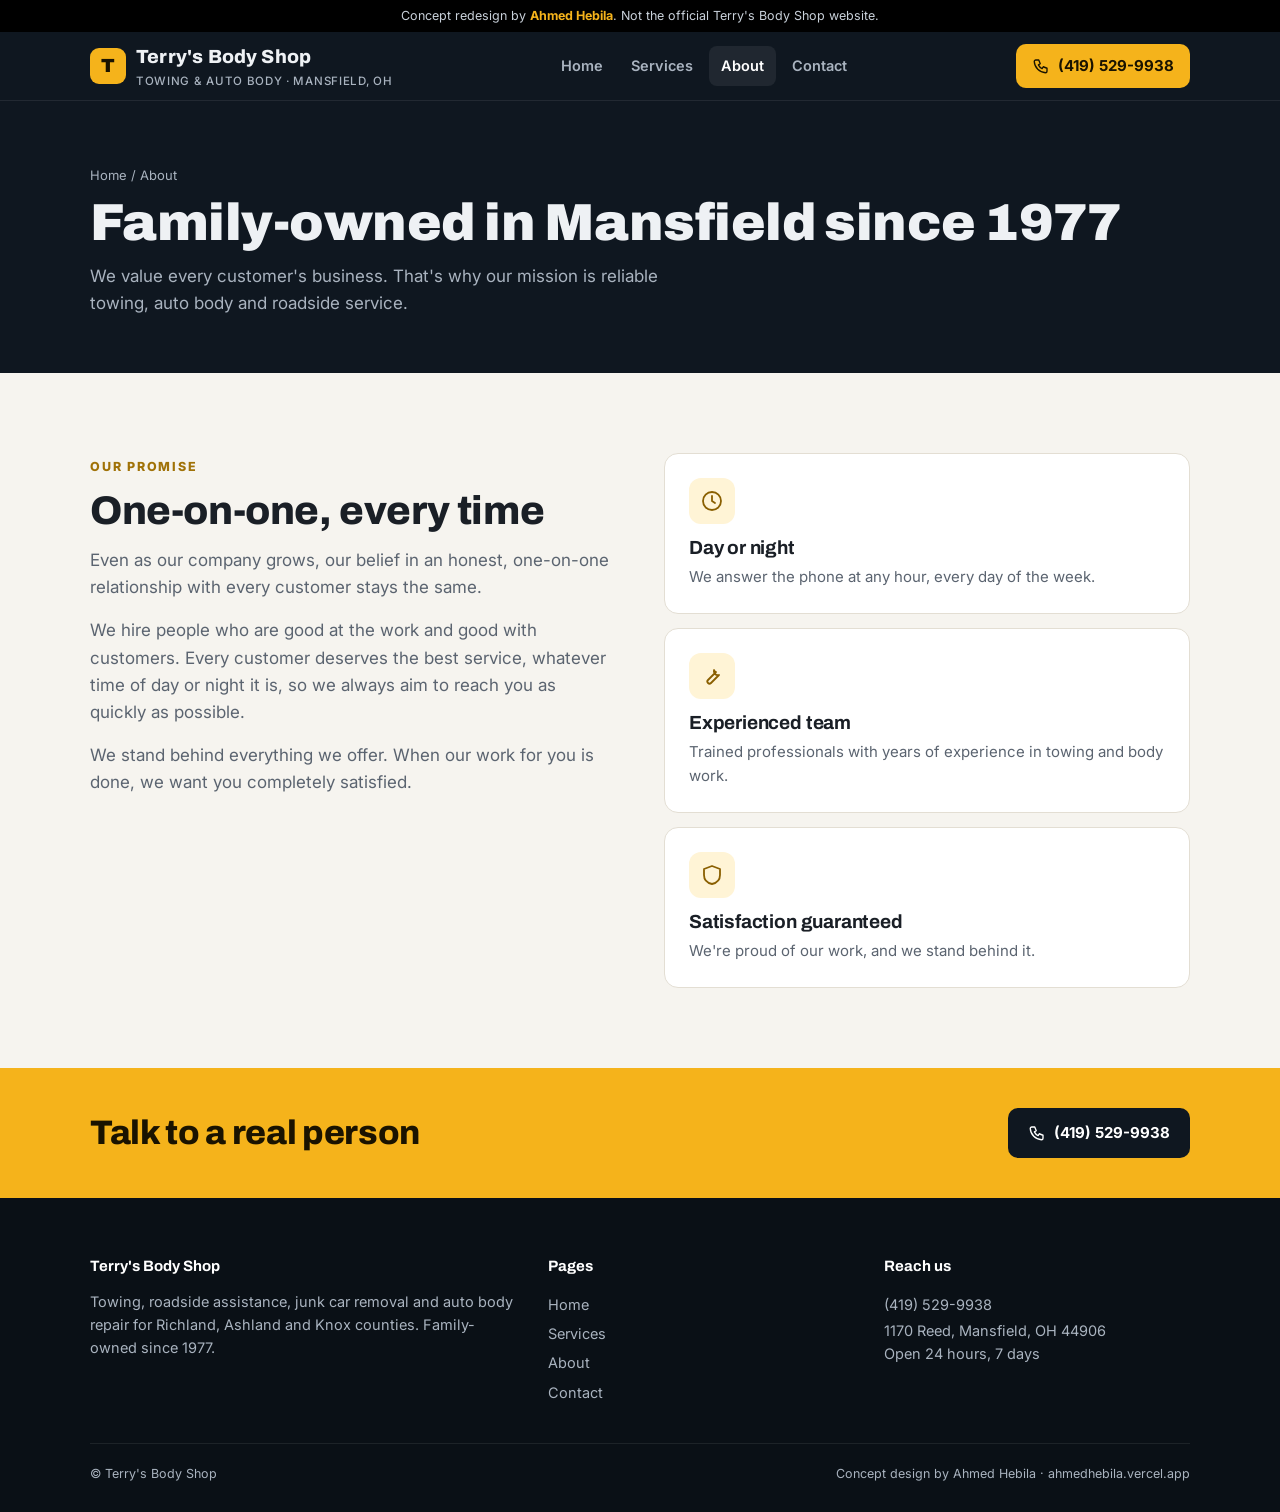
==== about.html @ 671c0fe9 "Terry's Body Shop website redesign concept Co-Authored-By: Claude Opus 5.5 <noreply@anthropic.com>" ====
<!doctype html>
<html lang="en"><head>
<meta charset="utf-8"><meta name="viewport" content="width=device-width,initial-scale=1">
<meta name="robots" content="noindex,nofollow">
<title>About | Terry's Body Shop</title><meta name="description" content="Terry's Body Shop: 24/7 towing, roadside assistance, junk car removal and auto body repair in Mansfield, OH.">
<link rel="preconnect" href="https://fonts.googleapis.com"><link rel="preconnect" href="https://fonts.gstatic.com" crossorigin>
<link href="https://fonts.googleapis.com/css2?family=Archivo:wght@700;800;900&family=Inter:wght@400;500;600;700&display=swap" rel="stylesheet">
<link rel="stylesheet" href="style.css">
</head><body>
<div class="concept">Concept redesign by <b>Ahmed Hebila</b>. Not the official Terry's Body Shop website.</div>
<header class="top"><div class="wrap">
  <a class="brand" href="index.html"><span class="mark">T</span><span>Terry's Body Shop<small>Towing &amp; Auto Body · Mansfield, OH</small></span></a>
  <nav class="main" id="nav"><a href="index.html">Home</a><a href="services.html">Services</a><a href="about.html" aria-current="page">About</a><a href="contact.html">Contact</a></nav>
  <a class="btn btn-accent call" href="tel:+14195299938"><svg viewBox="0 0 24 24" width="18" height="18" fill="none" stroke="currentColor" stroke-width="1.8" stroke-linecap="round" stroke-linejoin="round" aria-hidden="true"><path d="M5 4h4l2 5-2.5 1.5a11 11 0 005 5L15 13l5 2v4a2 2 0 01-2 2A16 16 0 013 6a2 2 0 012-2z"/></svg> (419) 529-9938</a>
  <button class="menu-btn" aria-label="Menu" onclick="document.getElementById('nav').classList.toggle('open')"><svg width="22" height="22" viewBox="0 0 24 24" fill="none" stroke="currentColor" stroke-width="2"><path d="M4 7h16M4 12h16M4 17h16"/></svg></button>
</div></header>
<main>
<div class="page-head"><div class="wrap"><div class="crumb"><a href="index.html">Home</a> / About</div><h1>Family-owned in Mansfield since 1977</h1><p>We value every customer's business. That's why our mission is reliable towing, auto body and roadside service.</p></div></div>
<section><div class="wrap grid g2" style="gap:48px;align-items:start">
  <div>
    <span class="eyebrow">Our promise</span><h2>One-on-one, every time</h2>
    <p class="sub" style="margin-bottom:16px">Even as our company grows, our belief in an honest, one-on-one relationship with every customer stays the same.</p>
    <p class="sub" style="margin-bottom:16px">We hire people who are good at the work and good with customers. Every customer deserves the best service, whatever time of day or night it is, so we always aim to reach you as quickly as possible.</p>
    <p class="sub">We stand behind everything we offer. When our work for you is done, we want you completely satisfied.</p>
  </div>
  <div class="grid" style="gap:14px">
    <div class="card"><div class="ico"><svg viewBox="0 0 24 24" width="24" height="24" fill="none" stroke="currentColor" stroke-width="1.8" stroke-linecap="round" stroke-linejoin="round" aria-hidden="true"><circle cx="12" cy="12" r="9"/><path d="M12 7v5l3 2"/></svg></div><h3>Day or night</h3><p>We answer the phone at any hour, every day of the week.</p></div>
    <div class="card"><div class="ico"><svg viewBox="0 0 24 24" width="24" height="24" fill="none" stroke="currentColor" stroke-width="1.8" stroke-linecap="round" stroke-linejoin="round" aria-hidden="true"><path d="M14 6a4 4 0 005 5l-8 8a2 2 0 01-3-3l8-8a4 4 0 01-2-2z"/></svg></div><h3>Experienced team</h3><p>Trained professionals with years of experience in towing and body work.</p></div>
    <div class="card"><div class="ico"><svg viewBox="0 0 24 24" width="24" height="24" fill="none" stroke="currentColor" stroke-width="1.8" stroke-linecap="round" stroke-linejoin="round" aria-hidden="true"><path d="M12 3l8 3v6c0 5-3.5 8-8 9-4.5-1-8-4-8-9V6l8-3z"/></svg></div><h3>Satisfaction guaranteed</h3><p>We're proud of our work, and we stand behind it.</p></div>
  </div>
</div></section>
<div class="band"><div class="wrap"><h2>Talk to a real person</h2><a class="btn" href="tel:+14195299938"><svg viewBox="0 0 24 24" width="18" height="18" fill="none" stroke="currentColor" stroke-width="1.8" stroke-linecap="round" stroke-linejoin="round" aria-hidden="true"><path d="M5 4h4l2 5-2.5 1.5a11 11 0 005 5L15 13l5 2v4a2 2 0 01-2 2A16 16 0 013 6a2 2 0 012-2z"/></svg> (419) 529-9938</a></div></div>
</main>
<footer><div class="wrap">
  <div class="cols">
    <div><h4>Terry's Body Shop</h4><p>Towing, roadside assistance, junk car removal and auto body repair for Richland, Ashland and Knox counties. Family-owned since 1977.</p></div>
    <div><h4>Pages</h4><a href="index.html">Home</a><a href="services.html">Services</a><a href="about.html">About</a><a href="contact.html">Contact</a></div>
    <div><h4>Reach us</h4><a href="tel:+14195299938">(419) 529-9938</a><span>1170 Reed, Mansfield, OH 44906</span><br><span>Open 24 hours, 7 days</span></div>
  </div>
  <div class="legal"><span>© Terry's Body Shop</span><span>Concept design by Ahmed Hebila · ahmedhebila.vercel.app</span></div>
</div></footer>
<div class="callbar"><a class="btn btn-accent" href="tel:+14195299938"><svg viewBox="0 0 24 24" width="18" height="18" fill="none" stroke="currentColor" stroke-width="1.8" stroke-linecap="round" stroke-linejoin="round" aria-hidden="true"><path d="M5 4h4l2 5-2.5 1.5a11 11 0 005 5L15 13l5 2v4a2 2 0 01-2 2A16 16 0 013 6a2 2 0 012-2z"/></svg> Call now</a><a class="btn btn-ghost" style="background:var(--ink)" href="contact.html">Get directions</a></div>
</body></html>
---- style.css ----
:root{
  --ink:#0f1720; --ink-2:#1b2632; --ink-3:#263443;
  --paper:#f6f4ef; --card:#ffffff; --line:#e3ded3;
  --text:#1a1f26; --muted:#5b6470; --on-dark:#eef1f4; --on-dark-muted:#a9b3bf;
  --accent:#f5b31b; --accent-2:#ffcb4a; --accent-ink:#1a1300;
  --red:#d23c2a;
  --radius:14px; --max:1140px;
}
*{box-sizing:border-box;margin:0;padding:0}
html{scroll-behavior:smooth}
body{font-family:"Inter",system-ui,sans-serif;color:var(--text);background:var(--paper);line-height:1.6;-webkit-font-smoothing:antialiased}
img,svg{display:block;max-width:100%}
a{color:inherit}
.wrap{max-width:var(--max);margin:0 auto;padding:0 20px}
h1,h2,h3{font-family:"Archivo",system-ui,sans-serif;line-height:1.1;letter-spacing:-.01em}

/* concept ribbon */
.concept{background:#000;color:#c9d1da;font-size:12.5px;text-align:center;padding:6px 12px}
.concept b{color:var(--accent)}

/* header */
.top{background:var(--ink);color:var(--on-dark);position:sticky;top:0;z-index:50;border-bottom:1px solid #ffffff14}
.top .wrap{display:flex;align-items:center;justify-content:space-between;height:68px;gap:16px}
.brand{display:flex;align-items:center;gap:10px;text-decoration:none;font-family:"Archivo";font-weight:800;font-size:19px;letter-spacing:.01em}
.brand .mark{width:36px;height:36px;border-radius:9px;background:var(--accent);display:grid;place-items:center;color:var(--accent-ink);font-weight:900}
.brand small{display:block;font-family:"Inter";font-weight:500;font-size:11.5px;color:var(--on-dark-muted);letter-spacing:.06em;text-transform:uppercase}
nav.main{display:flex;gap:4px}
nav.main a{text-decoration:none;color:var(--on-dark-muted);font-weight:600;font-size:14.5px;padding:8px 12px;border-radius:8px}
nav.main a:hover,nav.main a[aria-current]{color:#fff;background:#ffffff12}
.btn{display:inline-flex;align-items:center;gap:8px;text-decoration:none;font-weight:700;border-radius:10px;padding:13px 20px;font-size:15px;border:0;cursor:pointer;font-family:inherit}
.btn-accent{background:var(--accent);color:var(--accent-ink)}
.btn-accent:hover{background:var(--accent-2)}
.btn-ghost{background:#ffffff14;color:#fff;border:1px solid #ffffff2a}
.btn-ghost:hover{background:#ffffff22}
.top .call{padding:10px 16px}
.menu-btn{display:none}

/* hero */
.hero{background:radial-gradient(1200px 500px at 80% -10%,#2b3d52 0%,transparent 60%),var(--ink);color:var(--on-dark);overflow:hidden}
.hero .wrap{display:grid;grid-template-columns:1.1fr .9fr;gap:40px;align-items:center;padding-top:72px;padding-bottom:80px}
.pill{display:inline-flex;align-items:center;gap:8px;background:#ffffff10;border:1px solid #ffffff22;padding:6px 12px;border-radius:99px;font-size:13px;font-weight:600;color:#dfe5eb}
.dot{width:8px;height:8px;border-radius:50%;background:#3ddc84;box-shadow:0 0 0 4px #3ddc8433;animation:pulse 2s infinite}
@keyframes pulse{50%{box-shadow:0 0 0 8px #3ddc8411}}
.hero h1{font-size:clamp(36px,5.2vw,62px);font-weight:900;margin:18px 0 16px}
.hero h1 em{font-style:normal;color:var(--accent)}
.hero p.lead{font-size:18px;color:var(--on-dark-muted);max-width:540px}
.hero .ctas{display:flex;gap:12px;flex-wrap:wrap;margin-top:28px}
.hero .facts{display:flex;gap:28px;margin-top:36px;flex-wrap:wrap}
.hero .facts div{font-size:13px;color:var(--on-dark-muted)}
.hero .facts b{display:block;color:#fff;font-size:20px;font-family:"Archivo"}
.truck{background:linear-gradient(180deg,#22313f,#16212c);border:1px solid #ffffff14;border-radius:22px;padding:28px;position:relative}
.truck .tag{position:absolute;top:18px;right:18px;background:var(--red);color:#fff;font-weight:800;font-size:12px;padding:5px 10px;border-radius:6px;letter-spacing:.05em}

/* sections */
section{padding:80px 0}
.eyebrow{font-size:12.5px;font-weight:800;letter-spacing:.14em;text-transform:uppercase;color:#a07208}
h2{font-size:clamp(28px,3.4vw,40px);font-weight:800;margin:10px 0 14px}
.sub{color:var(--muted);max-width:640px;font-size:17px}
.grid{display:grid;gap:18px}
.g3{grid-template-columns:repeat(3,1fr)}
.g4{grid-template-columns:repeat(4,1fr)}
.g2{grid-template-columns:1fr 1fr}
.card{background:var(--card);border:1px solid var(--line);border-radius:var(--radius);padding:24px}
.card h3{font-size:19px;margin:14px 0 6px}
.card p{color:var(--muted);font-size:15px}
.ico{width:46px;height:46px;border-radius:12px;background:#fff4d6;display:grid;place-items:center;color:#8a5f00}
.ico svg{width:24px;height:24px}
.card.link{text-decoration:none;transition:transform .15s,box-shadow .15s}
.card.link:hover{transform:translateY(-3px);box-shadow:0 12px 30px #0f172014}

.steps{counter-reset:s}
.step{position:relative;padding-left:58px}
.step:before{counter-increment:s;content:counter(s);position:absolute;left:0;top:0;width:40px;height:40px;border-radius:50%;background:var(--ink);color:var(--accent);display:grid;place-items:center;font-weight:800;font-family:"Archivo"}
.step h3{font-size:18px;margin-bottom:4px}
.step p{color:var(--muted);font-size:15px}

.band{background:var(--accent);color:var(--accent-ink)}
.band .wrap{display:flex;align-items:center;justify-content:space-between;gap:20px;padding-top:40px;padding-bottom:40px;flex-wrap:wrap}
.band h2{margin:0;font-size:clamp(24px,3vw,34px)}
.band .btn{background:var(--ink);color:#fff}

.dark{background:var(--ink);color:var(--on-dark)}
.dark .sub{color:var(--on-dark-muted)}
.dark .card{background:var(--ink-2);border-color:#ffffff14}
.dark .card p{color:var(--on-dark-muted)}
.dark .eyebrow{color:var(--accent)}

.page-head{background:var(--ink);color:var(--on-dark);padding:64px 0 56px}
.page-head h1{font-size:clamp(34px,4.6vw,52px);font-weight:900;margin-top:8px}
.page-head p{color:var(--on-dark-muted);max-width:620px;margin-top:12px;font-size:17px}
.crumb{font-size:13px;color:var(--on-dark-muted)}
.crumb a{text-decoration:none}

.chips{display:flex;flex-wrap:wrap;gap:10px}
.chip{background:var(--card);border:1px solid var(--line);border-radius:99px;padding:9px 16px;font-weight:600;font-size:14.5px}

.hours{width:100%;border-collapse:collapse;font-size:15px}
.hours td{padding:10px 0;border-bottom:1px solid var(--line)}
.hours td:last-child{text-align:right;font-weight:700;color:#1f7a45}

form .row{display:grid;grid-template-columns:1fr 1fr;gap:14px}
label{display:block;font-size:13.5px;font-weight:700;margin:14px 0 6px}
input,textarea,select{width:100%;padding:12px 14px;border-radius:10px;border:1px solid var(--line);background:#fff;font:inherit;font-size:15px}
input:focus,textarea:focus,select:focus{outline:3px solid #f5b31b55;border-color:var(--accent)}
textarea{min-height:120px;resize:vertical}
.note{font-size:13px;color:var(--muted);margin-top:10px}

.map{border-radius:var(--radius);overflow:hidden;border:1px solid var(--line);min-height:300px;background:#dfe3e6}
.map iframe{width:100%;height:100%;min-height:300px;border:0}

footer{background:#0a1016;color:var(--on-dark-muted);padding:56px 0 28px;font-size:14.5px}
footer .cols{display:grid;grid-template-columns:1.4fr 1fr 1fr;gap:30px}
footer h4{color:#fff;font-family:"Archivo";margin-bottom:12px;font-size:15px}
footer a{text-decoration:none;display:block;padding:3px 0}
footer a:hover{color:#fff}
footer .legal{border-top:1px solid #ffffff14;margin-top:36px;padding-top:20px;font-size:12.5px;display:flex;justify-content:space-between;gap:12px;flex-wrap:wrap}

/* mobile call bar */
.callbar{display:none}

@media (max-width:900px){
  .hero .wrap{grid-template-columns:1fr;padding-top:48px;padding-bottom:56px}
  .g3,.g4{grid-template-columns:1fr 1fr}
  .g2{grid-template-columns:1fr}
  footer .cols{grid-template-columns:1fr}
  nav.main{display:none;position:absolute;top:68px;left:0;right:0;background:var(--ink);flex-direction:column;padding:10px 16px 16px;border-bottom:1px solid #ffffff14}
  nav.main.open{display:flex}
  .menu-btn{display:grid;place-items:center;width:42px;height:42px;border-radius:10px;background:#ffffff12;border:0;color:#fff;cursor:pointer}
  .top .call{display:none}
  .callbar{display:flex;position:fixed;left:12px;right:12px;bottom:12px;z-index:60;gap:10px}
  .callbar a{flex:1;justify-content:center;box-shadow:0 10px 30px #0006}
  body{padding-bottom:76px}
  section{padding:56px 0}
}
@media (max-width:560px){
  .g3,.g4{grid-template-columns:1fr}
  form .row{grid-template-columns:1fr}
  .truck{padding:18px}
}
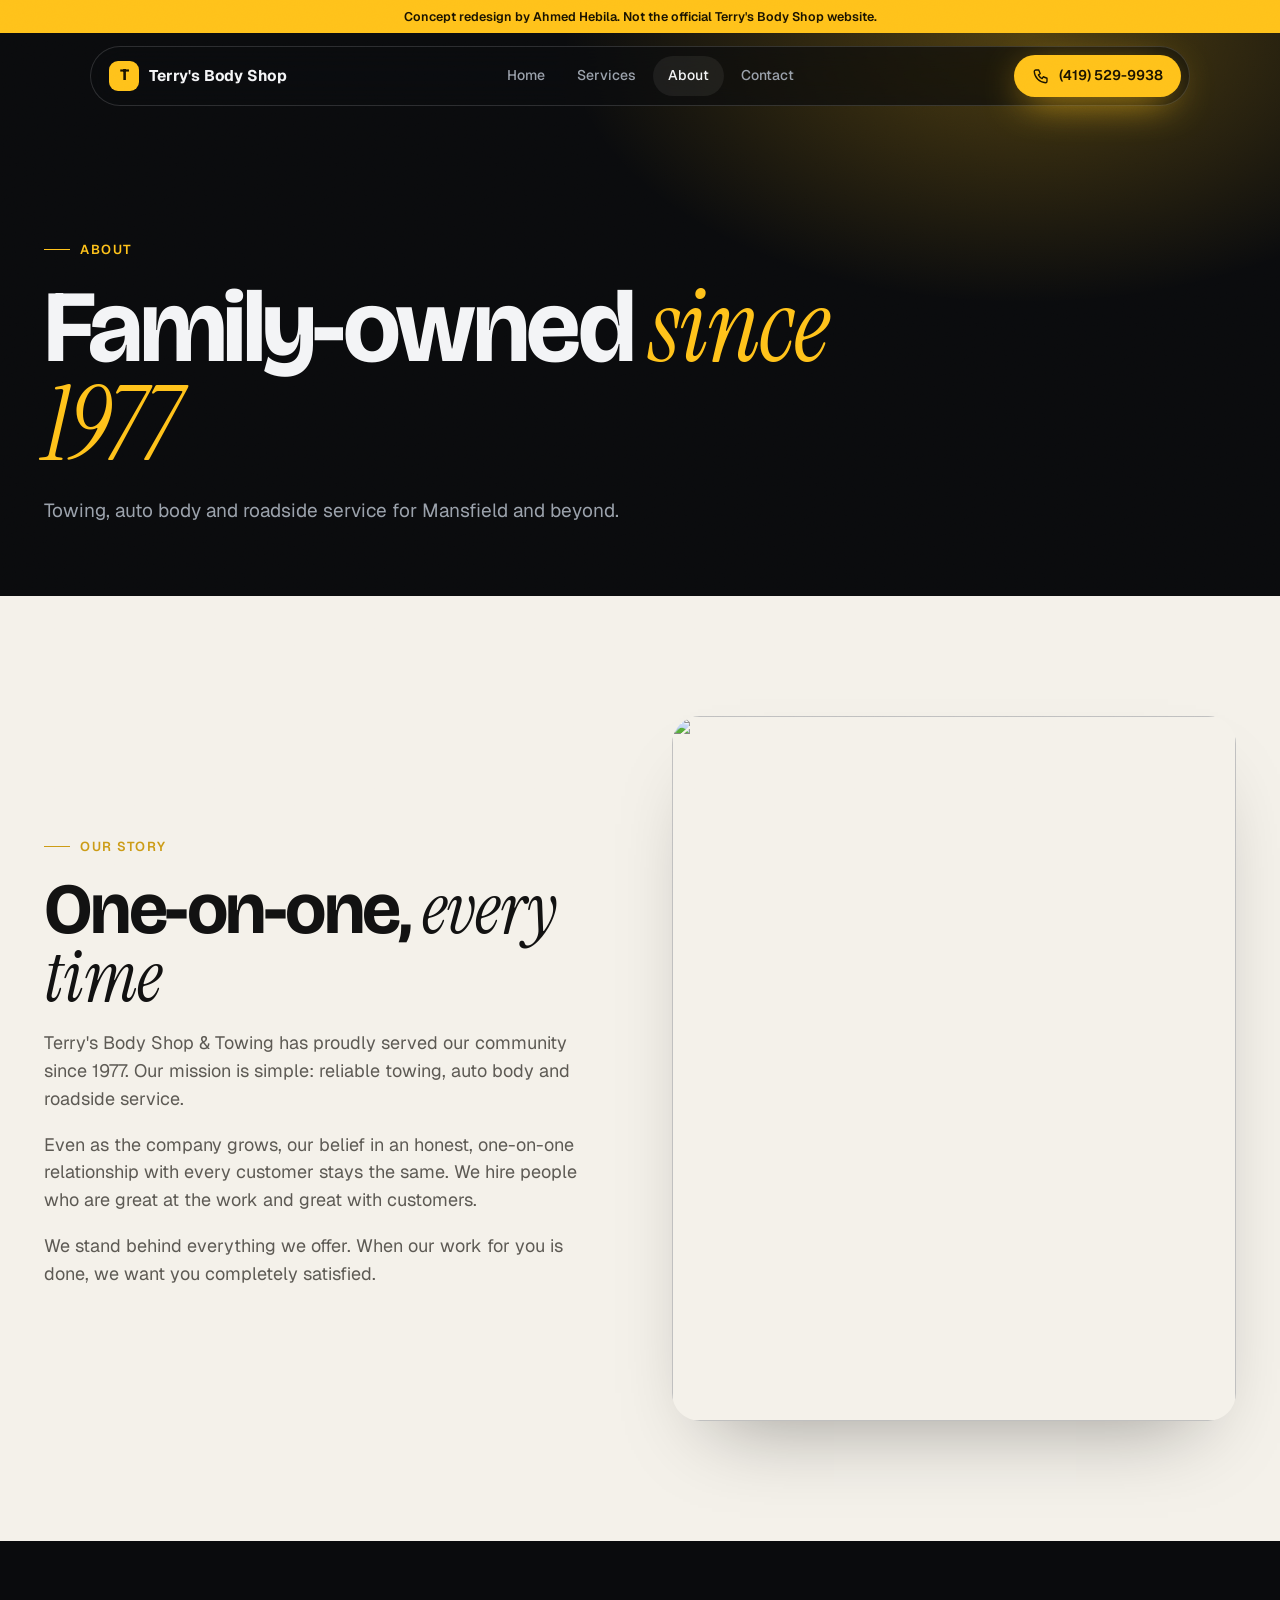
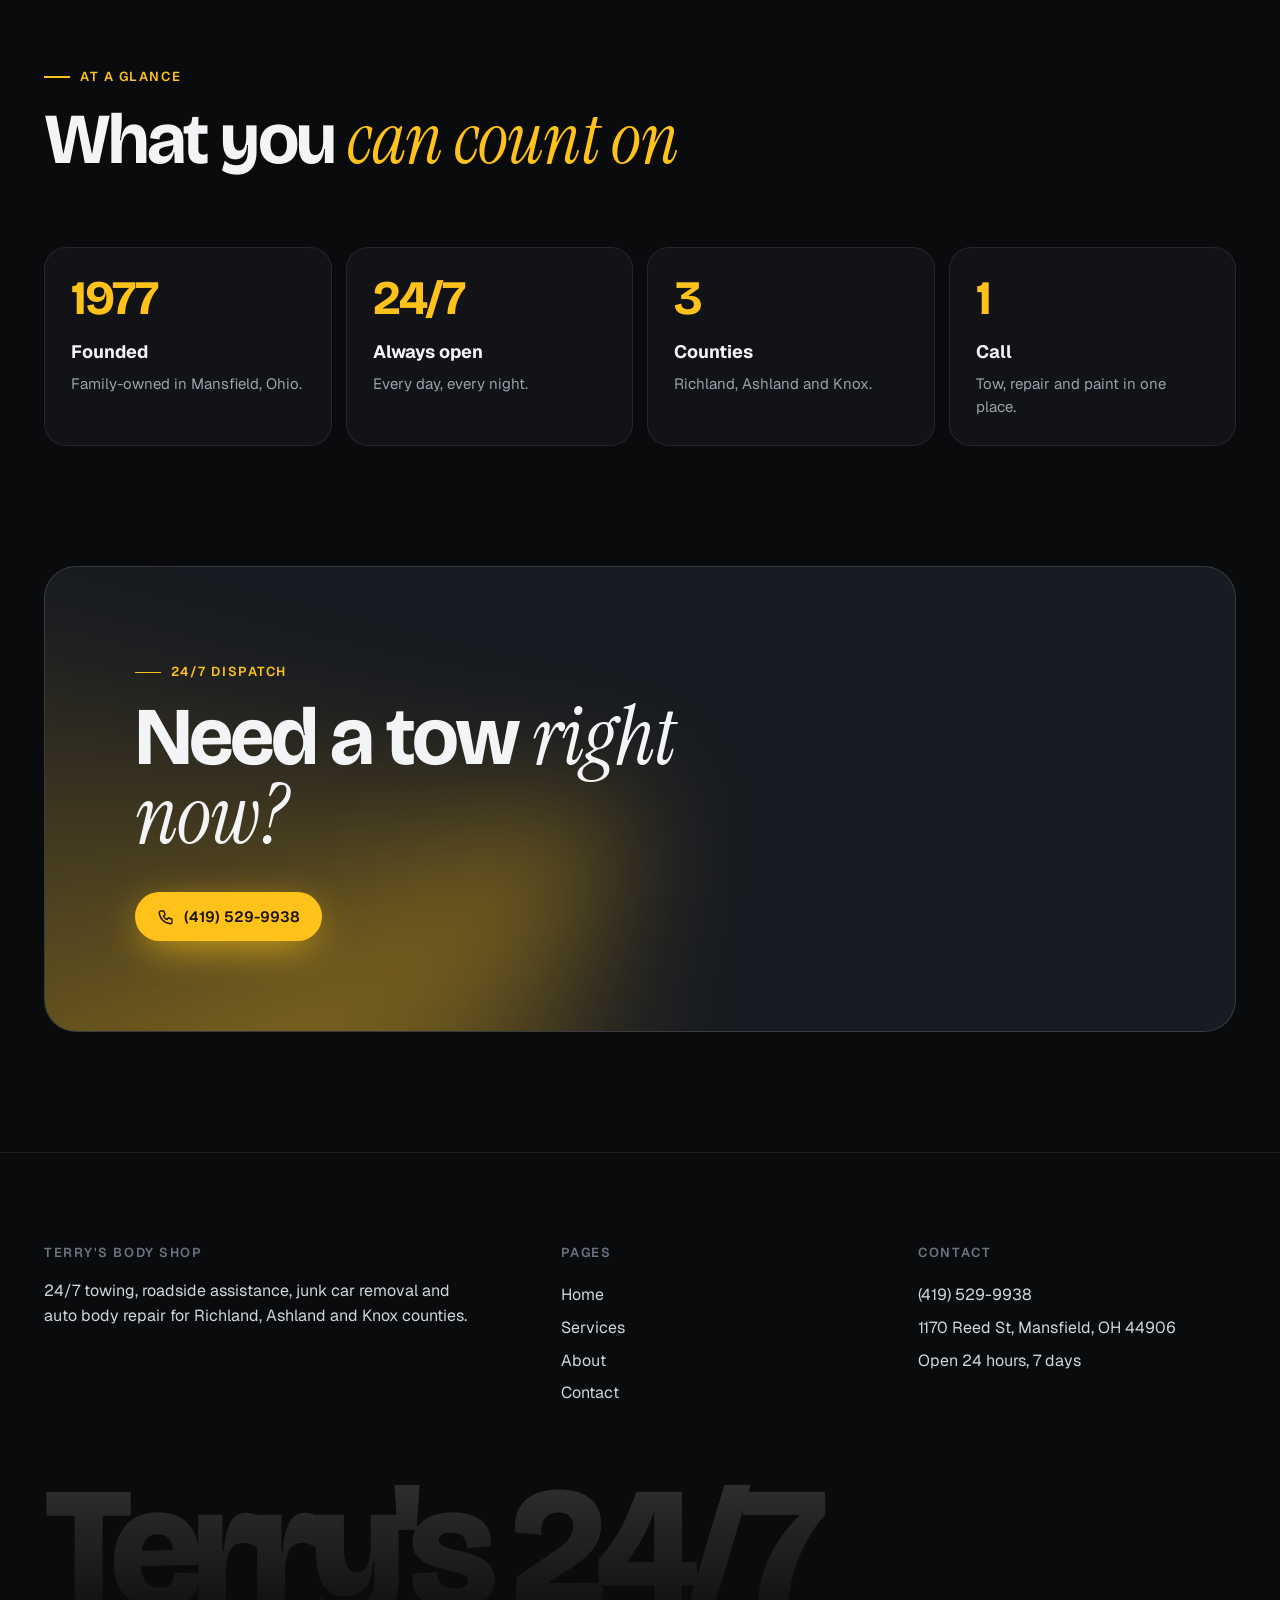
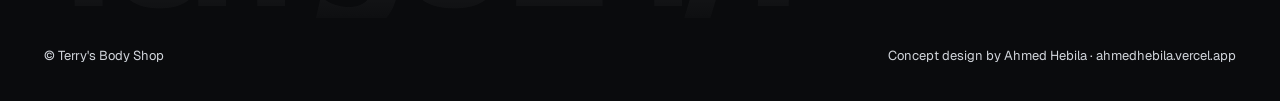
==== commit 78970c52: "New 2026 design Co-Authored-By: Claude Opus 5.5 <noreply@anthropic.com>" ====
--- a/about.html
+++ b/about.html
@@ -1,43 +1,18 @@
-<!doctype html>
-<html lang="en"><head>
-<meta charset="utf-8"><meta name="viewport" content="width=device-width,initial-scale=1">
-<meta name="robots" content="noindex,nofollow">
-<title>About | Terry's Body Shop</title><meta name="description" content="Terry's Body Shop: 24/7 towing, roadside assistance, junk car removal and auto body repair in Mansfield, OH.">
+<!doctype html><html lang="en"><head><meta charset="utf-8"><meta name="viewport" content="width=device-width,initial-scale=1,viewport-fit=cover">
+<meta name="robots" content="noindex,nofollow"><title>About | Terry&#x27;s Body Shop</title><meta name="description" content="Terry&#x27;s Body Shop &amp; Towing: family-owned 24/7 towing, roadside assistance and auto body repair in Mansfield, Ohio since 1977.">
+<meta name="theme-color" content="#0a0b0d">
 <link rel="preconnect" href="https://fonts.googleapis.com"><link rel="preconnect" href="https://fonts.gstatic.com" crossorigin>
-<link href="https://fonts.googleapis.com/css2?family=Archivo:wght@700;800;900&family=Inter:wght@400;500;600;700&display=swap" rel="stylesheet">
-<link rel="stylesheet" href="style.css">
-</head><body>
-<div class="concept">Concept redesign by <b>Ahmed Hebila</b>. Not the official Terry's Body Shop website.</div>
-<header class="top"><div class="wrap">
-  <a class="brand" href="index.html"><span class="mark">T</span><span>Terry's Body Shop<small>Towing &amp; Auto Body · Mansfield, OH</small></span></a>
-  <nav class="main" id="nav"><a href="index.html">Home</a><a href="services.html">Services</a><a href="about.html" aria-current="page">About</a><a href="contact.html">Contact</a></nav>
-  <a class="btn btn-accent call" href="tel:+14195299938"><svg viewBox="0 0 24 24" width="18" height="18" fill="none" stroke="currentColor" stroke-width="1.8" stroke-linecap="round" stroke-linejoin="round" aria-hidden="true"><path d="M5 4h4l2 5-2.5 1.5a11 11 0 005 5L15 13l5 2v4a2 2 0 01-2 2A16 16 0 013 6a2 2 0 012-2z"/></svg> (419) 529-9938</a>
-  <button class="menu-btn" aria-label="Menu" onclick="document.getElementById('nav').classList.toggle('open')"><svg width="22" height="22" viewBox="0 0 24 24" fill="none" stroke="currentColor" stroke-width="2"><path d="M4 7h16M4 12h16M4 17h16"/></svg></button>
-</div></header>
-<main>
-<div class="page-head"><div class="wrap"><div class="crumb"><a href="index.html">Home</a> / About</div><h1>Family-owned in Mansfield since 1977</h1><p>We value every customer's business. That's why our mission is reliable towing, auto body and roadside service.</p></div></div>
-<section><div class="wrap grid g2" style="gap:48px;align-items:start">
-  <div>
-    <span class="eyebrow">Our promise</span><h2>One-on-one, every time</h2>
-    <p class="sub" style="margin-bottom:16px">Even as our company grows, our belief in an honest, one-on-one relationship with every customer stays the same.</p>
-    <p class="sub" style="margin-bottom:16px">We hire people who are good at the work and good with customers. Every customer deserves the best service, whatever time of day or night it is, so we always aim to reach you as quickly as possible.</p>
-    <p class="sub">We stand behind everything we offer. When our work for you is done, we want you completely satisfied.</p>
-  </div>
-  <div class="grid" style="gap:14px">
-    <div class="card"><div class="ico"><svg viewBox="0 0 24 24" width="24" height="24" fill="none" stroke="currentColor" stroke-width="1.8" stroke-linecap="round" stroke-linejoin="round" aria-hidden="true"><circle cx="12" cy="12" r="9"/><path d="M12 7v5l3 2"/></svg></div><h3>Day or night</h3><p>We answer the phone at any hour, every day of the week.</p></div>
-    <div class="card"><div class="ico"><svg viewBox="0 0 24 24" width="24" height="24" fill="none" stroke="currentColor" stroke-width="1.8" stroke-linecap="round" stroke-linejoin="round" aria-hidden="true"><path d="M14 6a4 4 0 005 5l-8 8a2 2 0 01-3-3l8-8a4 4 0 01-2-2z"/></svg></div><h3>Experienced team</h3><p>Trained professionals with years of experience in towing and body work.</p></div>
-    <div class="card"><div class="ico"><svg viewBox="0 0 24 24" width="24" height="24" fill="none" stroke="currentColor" stroke-width="1.8" stroke-linecap="round" stroke-linejoin="round" aria-hidden="true"><path d="M12 3l8 3v6c0 5-3.5 8-8 9-4.5-1-8-4-8-9V6l8-3z"/></svg></div><h3>Satisfaction guaranteed</h3><p>We're proud of our work, and we stand behind it.</p></div>
-  </div>
-</div></section>
-<div class="band"><div class="wrap"><h2>Talk to a real person</h2><a class="btn" href="tel:+14195299938"><svg viewBox="0 0 24 24" width="18" height="18" fill="none" stroke="currentColor" stroke-width="1.8" stroke-linecap="round" stroke-linejoin="round" aria-hidden="true"><path d="M5 4h4l2 5-2.5 1.5a11 11 0 005 5L15 13l5 2v4a2 2 0 01-2 2A16 16 0 013 6a2 2 0 012-2z"/></svg> (419) 529-9938</a></div></div>
-</main>
-<footer><div class="wrap">
-  <div class="cols">
-    <div><h4>Terry's Body Shop</h4><p>Towing, roadside assistance, junk car removal and auto body repair for Richland, Ashland and Knox counties. Family-owned since 1977.</p></div>
-    <div><h4>Pages</h4><a href="index.html">Home</a><a href="services.html">Services</a><a href="about.html">About</a><a href="contact.html">Contact</a></div>
-    <div><h4>Reach us</h4><a href="tel:+14195299938">(419) 529-9938</a><span>1170 Reed, Mansfield, OH 44906</span><br><span>Open 24 hours, 7 days</span></div>
-  </div>
-  <div class="legal"><span>© Terry's Body Shop</span><span>Concept design by Ahmed Hebila · ahmedhebila.vercel.app</span></div>
-</div></footer>
-<div class="callbar"><a class="btn btn-accent" href="tel:+14195299938"><svg viewBox="0 0 24 24" width="18" height="18" fill="none" stroke="currentColor" stroke-width="1.8" stroke-linecap="round" stroke-linejoin="round" aria-hidden="true"><path d="M5 4h4l2 5-2.5 1.5a11 11 0 005 5L15 13l5 2v4a2 2 0 01-2 2A16 16 0 013 6a2 2 0 012-2z"/></svg> Call now</a><a class="btn btn-ghost" style="background:var(--ink)" href="contact.html">Get directions</a></div>
-</body></html>+<link href="https://fonts.googleapis.com/css2?family=Bricolage+Grotesque:opsz,wght@12..96,600;12..96,700;12..96,800&family=Geist:wght@400;500;600;700&family=Instrument+Serif:ital@1&display=swap" rel="stylesheet">
+<link rel="stylesheet" href="style.css"></head><body>
+<div class="concept">Concept redesign by Ahmed Hebila. Not the official Terry&#x27;s Body Shop website.</div>
+<header class="nav"><a class="brand" href="index.html"><i>T</i>Terry&#x27;s Body Shop</a><nav class="links"><a href="index.html">Home</a><a href="services.html">Services</a><a href="about.html" aria-current=page>About</a><a href="contact.html">Contact</a></nav>
+<a class="btn btn-acc" href="tel:+14195299938"><svg viewBox="0 0 24 24" fill="none" stroke="currentColor" stroke-width="1.8" stroke-linecap="round" stroke-linejoin="round" aria-hidden="true"><path d="M5 4h4l2 5-2.5 1.5a11 11 0 005 5L15 13l5 2v4a2 2 0 01-2 2A16 16 0 013 6a2 2 0 012-2z"/></svg>(419) 529-9938</a><button class="burger" aria-label="Open menu"><svg width="20" height="20" viewBox="0 0 24 24" fill="none" stroke="currentColor" stroke-width="2"><path d="M4 8h16M4 16h16"/></svg></button></header>
+<main><header class="phead"><div class="wrap"><span class="kicker rv">About</span><h1 class="display rv d1">Family-owned <span class="serif acc">since 1977</span></h1><p class="rv d2">Towing, auto body and roadside service for Mansfield and beyond.</p></div></header>
+<section class="light"><div class="wrap split"><div><span class="kicker rv">Our story</span><h2 class="display h2 rv d1" style="color:var(--ink)">One-on-one, <span class="serif">every time</span></h2><p class="sub rv d0" style="margin-bottom:18px;color:var(--ink-muted)">Terry&#x27;s Body Shop &amp; Towing has proudly served our community since 1977. Our mission is simple: reliable towing, auto body and roadside service.</p><p class="sub rv d1" style="margin-bottom:18px;color:var(--ink-muted)">Even as the company grows, our belief in an honest, one-on-one relationship with every customer stays the same. We hire people who are great at the work and great with customers.</p><p class="sub rv d2" style="margin-bottom:18px;color:var(--ink-muted)">We stand behind everything we offer. When our work for you is done, we want you completely satisfied.</p></div><div class="frame rv"><img src="https://images.unsplash.com/photo-1780558852670-3f49298ecc1f?auto=format&fit=crop&w=1200&q=75" alt="" loading="lazy"></div></div></section>
+<section><div class="wrap"><div class="head"><div><span class="kicker rv">At a glance</span><h2 class="display h2 rv d1">What you <span class="serif acc">can count on</span></h2></div></div><div class="timeline"><div class="tl rv d0"><b>1977</b><h3>Founded</h3><p>Family-owned in Mansfield, Ohio.</p></div><div class="tl rv d1"><b>24/7</b><h3>Always open</h3><p>Every day, every night.</p></div><div class="tl rv d2"><b>3</b><h3>Counties</h3><p>Richland, Ashland and Knox.</p></div><div class="tl rv d0"><b>1</b><h3>Call</h3><p>Tow, repair and paint in one place.</p></div></div></div></section>
+<section style="padding-top:0"><div class="wrap"><div class="cta rv"><span class="kicker">24/7 dispatch</span><h2 class="display" style="margin-top:16px">Need a tow <span class="serif">right now?</span></h2><div class="ctas"><a class="btn btn-acc" href="tel:+14195299938"><svg viewBox="0 0 24 24" fill="none" stroke="currentColor" stroke-width="1.8" stroke-linecap="round" stroke-linejoin="round" aria-hidden="true"><path d="M5 4h4l2 5-2.5 1.5a11 11 0 005 5L15 13l5 2v4a2 2 0 01-2 2A16 16 0 013 6a2 2 0 012-2z"/></svg>(419) 529-9938</a></div></div></div></section></main>
+<footer><div class="wrap"><div class="fcols"><div><h4>Terry&#x27;s Body Shop</h4><p style="color:#d1d5db;max-width:40ch">24/7 towing, roadside assistance, junk car removal and auto body repair for Richland, Ashland and Knox counties.</p></div>
+<div><h4>Pages</h4><a href="index.html">Home</a><a href="services.html">Services</a><a href="about.html">About</a><a href="contact.html">Contact</a></div><div><h4>Contact</h4><a href="tel:+14195299938">(419) 529-9938</a><span>1170 Reed St, Mansfield, OH 44906</span><span>Open 24 hours, 7 days</span></div></div>
+<div class="wordmark">Terry&#x27;s 24/7</div><div class="legal"><span>© Terry&#x27;s Body Shop</span><span>Concept design by Ahmed Hebila · ahmedhebila.vercel.app</span></div></div></footer>
+<div class="actionbar"><a class="btn btn-acc" href="tel:+14195299938"><svg viewBox="0 0 24 24" fill="none" stroke="currentColor" stroke-width="1.8" stroke-linecap="round" stroke-linejoin="round" aria-hidden="true"><path d="M5 4h4l2 5-2.5 1.5a11 11 0 005 5L15 13l5 2v4a2 2 0 01-2 2A16 16 0 013 6a2 2 0 012-2z"/></svg>Call now</a><a class="btn btn-glass" href="contact.html">Get an estimate</a></div>
+<script src="site.js"></script></body></html>
--- a/style.css
+++ b/style.css
@@ -1,139 +1,222 @@
+/* 2026 small-business site system — Ahmed Hebila */
 :root{
-  --ink:#0f1720; --ink-2:#1b2632; --ink-3:#263443;
-  --paper:#f6f4ef; --card:#ffffff; --line:#e3ded3;
-  --text:#1a1f26; --muted:#5b6470; --on-dark:#eef1f4; --on-dark-muted:#a9b3bf;
-  --accent:#f5b31b; --accent-2:#ffcb4a; --accent-ink:#1a1300;
-  --red:#d23c2a;
-  --radius:14px; --max:1140px;
+  --bg:#0a0b0d; --bg-2:#111317; --bg-3:#181b21; --line:#ffffff14; --line-2:#ffffff24;
+  --text:#f3f4f6; --muted:#9aa1ab; --dim:#6b7280;
+  --paper:#f4f1ea; --paper-2:#ebe6db; --ink:#121212; --ink-muted:#5d5a54;
+  --accent:#ff6b2c; --accent-2:#ffb38a; --on-accent:#140700;
+  --r:22px; --r-sm:14px; --max:1240px;
+  --ease:cubic-bezier(.2,.7,.1,1);
 }
 *{box-sizing:border-box;margin:0;padding:0}
-html{scroll-behavior:smooth}
-body{font-family:"Inter",system-ui,sans-serif;color:var(--text);background:var(--paper);line-height:1.6;-webkit-font-smoothing:antialiased}
-img,svg{display:block;max-width:100%}
-a{color:inherit}
-.wrap{max-width:var(--max);margin:0 auto;padding:0 20px}
-h1,h2,h3{font-family:"Archivo",system-ui,sans-serif;line-height:1.1;letter-spacing:-.01em}
+html{scroll-behavior:smooth;-webkit-text-size-adjust:100%}
+body{font-family:"Geist","Inter",system-ui,sans-serif;background:var(--bg);color:var(--text);line-height:1.55;-webkit-font-smoothing:antialiased;overflow-x:hidden}
+img{display:block;max-width:100%}
+a{color:inherit;text-decoration:none}
+.wrap{max-width:var(--max);margin:0 auto;padding:0 24px}
+.display{font-family:"Bricolage Grotesque",system-ui,sans-serif;font-weight:700;letter-spacing:-.035em;line-height:.95}
+.serif{font-family:"Instrument Serif",Georgia,serif;font-style:italic;font-weight:400;letter-spacing:-.01em}
+.acc{color:var(--accent)}
+
+/* grain */
+body:after{content:"";position:fixed;inset:0;pointer-events:none;z-index:100;opacity:.06;mix-blend-mode:overlay;
+  background-image:url("data:image/svg+xml;utf8,<svg xmlns='http://www.w3.org/2000/svg' width='160' height='160'><filter id='n'><feTurbulence type='fractalNoise' baseFrequency='.9' numOctaves='3' stitchTiles='stitch'/></filter><rect width='100%' height='100%' filter='url(%23n)'/></svg>")}
 
 /* concept ribbon */
-.concept{background:#000;color:#c9d1da;font-size:12.5px;text-align:center;padding:6px 12px}
-.concept b{color:var(--accent)}
-
-/* header */
-.top{background:var(--ink);color:var(--on-dark);position:sticky;top:0;z-index:50;border-bottom:1px solid #ffffff14}
-.top .wrap{display:flex;align-items:center;justify-content:space-between;height:68px;gap:16px}
-.brand{display:flex;align-items:center;gap:10px;text-decoration:none;font-family:"Archivo";font-weight:800;font-size:19px;letter-spacing:.01em}
-.brand .mark{width:36px;height:36px;border-radius:9px;background:var(--accent);display:grid;place-items:center;color:var(--accent-ink);font-weight:900}
-.brand small{display:block;font-family:"Inter";font-weight:500;font-size:11.5px;color:var(--on-dark-muted);letter-spacing:.06em;text-transform:uppercase}
-nav.main{display:flex;gap:4px}
-nav.main a{text-decoration:none;color:var(--on-dark-muted);font-weight:600;font-size:14.5px;padding:8px 12px;border-radius:8px}
-nav.main a:hover,nav.main a[aria-current]{color:#fff;background:#ffffff12}
-.btn{display:inline-flex;align-items:center;gap:8px;text-decoration:none;font-weight:700;border-radius:10px;padding:13px 20px;font-size:15px;border:0;cursor:pointer;font-family:inherit}
-.btn-accent{background:var(--accent);color:var(--accent-ink)}
-.btn-accent:hover{background:var(--accent-2)}
-.btn-ghost{background:#ffffff14;color:#fff;border:1px solid #ffffff2a}
-.btn-ghost:hover{background:#ffffff22}
-.top .call{padding:10px 16px}
-.menu-btn{display:none}
+.concept{position:relative;z-index:60;background:var(--accent);color:var(--on-accent);font-size:12.5px;font-weight:600;text-align:center;padding:7px 14px}
+
+/* floating pill nav */
+.nav{position:fixed;left:50%;transform:translateX(-50%);top:46px;z-index:50;width:min(calc(100% - 24px),1100px);
+  display:flex;align-items:center;justify-content:space-between;gap:12px;padding:8px 8px 8px 18px;border-radius:999px;
+  background:#0b0c0fb3;backdrop-filter:blur(18px) saturate(1.4);-webkit-backdrop-filter:blur(18px) saturate(1.4);border:1px solid var(--line-2);
+  transition:top .35s var(--ease)}
+.nav.scrolled{top:12px}
+.brand{display:flex;align-items:center;gap:10px;font-weight:700;font-size:15.5px;letter-spacing:-.01em;white-space:nowrap}
+.brand i{width:30px;height:30px;border-radius:9px;background:var(--accent);color:var(--on-accent);display:grid;place-items:center;font-style:normal;font-family:"Bricolage Grotesque";font-weight:800;font-size:16px}
+.links{display:flex;gap:2px}
+.links a{padding:9px 15px;border-radius:999px;font-size:14px;color:var(--muted);font-weight:500;transition:.2s}
+.links a:hover,.links a[aria-current]{color:var(--text);background:#ffffff10}
+.btn{display:inline-flex;align-items:center;justify-content:center;gap:9px;border-radius:999px;padding:13px 22px;font-weight:600;font-size:15px;border:0;cursor:pointer;font-family:inherit;transition:transform .25s var(--ease),background .2s,box-shadow .3s;white-space:nowrap}
+.btn:hover{transform:translateY(-2px)}
+.btn svg{width:18px;height:18px}
+.btn-acc{background:var(--accent);color:var(--on-accent);box-shadow:0 10px 40px -10px var(--accent)}
+.btn-acc:hover{box-shadow:0 16px 50px -8px var(--accent)}
+.btn-glass{background:#ffffff12;color:var(--text);border:1px solid var(--line-2);backdrop-filter:blur(10px)}
+.btn-glass:hover{background:#ffffff1f}
+.btn-dark{background:var(--ink);color:#fff}
+.nav .btn{padding:10px 18px;font-size:14px}
+.burger{display:none;width:42px;height:42px;border-radius:50%;border:0;background:#ffffff14;color:#fff;cursor:pointer}
 
 /* hero */
-.hero{background:radial-gradient(1200px 500px at 80% -10%,#2b3d52 0%,transparent 60%),var(--ink);color:var(--on-dark);overflow:hidden}
-.hero .wrap{display:grid;grid-template-columns:1.1fr .9fr;gap:40px;align-items:center;padding-top:72px;padding-bottom:80px}
-.pill{display:inline-flex;align-items:center;gap:8px;background:#ffffff10;border:1px solid #ffffff22;padding:6px 12px;border-radius:99px;font-size:13px;font-weight:600;color:#dfe5eb}
-.dot{width:8px;height:8px;border-radius:50%;background:#3ddc84;box-shadow:0 0 0 4px #3ddc8433;animation:pulse 2s infinite}
-@keyframes pulse{50%{box-shadow:0 0 0 8px #3ddc8411}}
-.hero h1{font-size:clamp(36px,5.2vw,62px);font-weight:900;margin:18px 0 16px}
-.hero h1 em{font-style:normal;color:var(--accent)}
-.hero p.lead{font-size:18px;color:var(--on-dark-muted);max-width:540px}
-.hero .ctas{display:flex;gap:12px;flex-wrap:wrap;margin-top:28px}
-.hero .facts{display:flex;gap:28px;margin-top:36px;flex-wrap:wrap}
-.hero .facts div{font-size:13px;color:var(--on-dark-muted)}
-.hero .facts b{display:block;color:#fff;font-size:20px;font-family:"Archivo"}
-.truck{background:linear-gradient(180deg,#22313f,#16212c);border:1px solid #ffffff14;border-radius:22px;padding:28px;position:relative}
-.truck .tag{position:absolute;top:18px;right:18px;background:var(--red);color:#fff;font-weight:800;font-size:12px;padding:5px 10px;border-radius:6px;letter-spacing:.05em}
+.hero{position:relative;min-height:100svh;display:flex;align-items:flex-end;padding:180px 0 56px;overflow:hidden;isolation:isolate}
+.hero-bg{position:absolute;inset:0;z-index:-2}
+.hero-bg img{width:100%;height:100%;object-fit:cover;transform:scale(1.08);animation:kb 18s var(--ease) forwards}
+@keyframes kb{to{transform:scale(1)}}
+.hero:before{content:"";position:absolute;inset:0;z-index:-1;background:
+  radial-gradient(80% 60% at 85% 10%,color-mix(in srgb,var(--accent) 35%,transparent),transparent 60%),
+  linear-gradient(180deg,#0a0b0d99 0%,#0a0b0d55 35%,#0a0b0dee 78%,var(--bg) 100%)}
+.chip{display:inline-flex;align-items:center;gap:9px;padding:7px 14px 7px 10px;border-radius:999px;background:#ffffff12;border:1px solid var(--line-2);backdrop-filter:blur(10px);font-size:13.5px;font-weight:500}
+.live{width:8px;height:8px;border-radius:50%;background:#34d399;box-shadow:0 0 0 0 #34d39980;animation:ping 1.8s infinite}
+@keyframes ping{70%{box-shadow:0 0 0 9px #34d39900}100%{box-shadow:0 0 0 0 #34d39900}}
+.hero h1{font-size:clamp(48px,9.2vw,138px);margin:22px 0 24px;max-width:12ch}
+.hero h1 .serif{font-size:1.04em}
+.hero-row{display:grid;grid-template-columns:1.1fr .9fr;gap:40px;align-items:end}
+.lead{font-size:clamp(17px,1.5vw,20px);color:#d3d7dd;max-width:540px}
+.ctas{display:flex;gap:12px;flex-wrap:wrap;margin-top:30px}
+.stats{display:grid;grid-template-columns:repeat(3,1fr);gap:10px}
+.stat{background:#ffffff0d;border:1px solid var(--line-2);backdrop-filter:blur(14px);-webkit-backdrop-filter:blur(14px);border-radius:var(--r-sm);padding:18px 16px}
+.stat b{display:block;font-family:"Bricolage Grotesque";font-size:clamp(26px,3vw,38px);letter-spacing:-.03em;line-height:1}
+.stat span{font-size:13px;color:var(--muted)}
+
+/* marquee */
+.marquee{border-block:1px solid var(--line);overflow:hidden;padding:22px 0;background:var(--bg)}
+.track{display:flex;gap:48px;width:max-content;animation:mq 38s linear infinite}
+.track span{font-family:"Bricolage Grotesque";font-size:clamp(22px,2.6vw,34px);font-weight:600;letter-spacing:-.02em;color:#ffffffd0;display:flex;align-items:center;gap:48px;white-space:nowrap}
+.track span:after{content:"✦";color:var(--accent);font-size:.6em}
+@keyframes mq{to{transform:translateX(-50%)}}
 
 /* sections */
-section{padding:80px 0}
-.eyebrow{font-size:12.5px;font-weight:800;letter-spacing:.14em;text-transform:uppercase;color:#a07208}
-h2{font-size:clamp(28px,3.4vw,40px);font-weight:800;margin:10px 0 14px}
-.sub{color:var(--muted);max-width:640px;font-size:17px}
-.grid{display:grid;gap:18px}
-.g3{grid-template-columns:repeat(3,1fr)}
-.g4{grid-template-columns:repeat(4,1fr)}
-.g2{grid-template-columns:1fr 1fr}
-.card{background:var(--card);border:1px solid var(--line);border-radius:var(--radius);padding:24px}
-.card h3{font-size:19px;margin:14px 0 6px}
-.card p{color:var(--muted);font-size:15px}
-.ico{width:46px;height:46px;border-radius:12px;background:#fff4d6;display:grid;place-items:center;color:#8a5f00}
-.ico svg{width:24px;height:24px}
-.card.link{text-decoration:none;transition:transform .15s,box-shadow .15s}
-.card.link:hover{transform:translateY(-3px);box-shadow:0 12px 30px #0f172014}
-
-.steps{counter-reset:s}
-.step{position:relative;padding-left:58px}
-.step:before{counter-increment:s;content:counter(s);position:absolute;left:0;top:0;width:40px;height:40px;border-radius:50%;background:var(--ink);color:var(--accent);display:grid;place-items:center;font-weight:800;font-family:"Archivo"}
-.step h3{font-size:18px;margin-bottom:4px}
-.step p{color:var(--muted);font-size:15px}
-
-.band{background:var(--accent);color:var(--accent-ink)}
-.band .wrap{display:flex;align-items:center;justify-content:space-between;gap:20px;padding-top:40px;padding-bottom:40px;flex-wrap:wrap}
-.band h2{margin:0;font-size:clamp(24px,3vw,34px)}
-.band .btn{background:var(--ink);color:#fff}
-
-.dark{background:var(--ink);color:var(--on-dark)}
-.dark .sub{color:var(--on-dark-muted)}
-.dark .card{background:var(--ink-2);border-color:#ffffff14}
-.dark .card p{color:var(--on-dark-muted)}
-.dark .eyebrow{color:var(--accent)}
-
-.page-head{background:var(--ink);color:var(--on-dark);padding:64px 0 56px}
-.page-head h1{font-size:clamp(34px,4.6vw,52px);font-weight:900;margin-top:8px}
-.page-head p{color:var(--on-dark-muted);max-width:620px;margin-top:12px;font-size:17px}
-.crumb{font-size:13px;color:var(--on-dark-muted)}
-.crumb a{text-decoration:none}
-
-.chips{display:flex;flex-wrap:wrap;gap:10px}
-.chip{background:var(--card);border:1px solid var(--line);border-radius:99px;padding:9px 16px;font-weight:600;font-size:14.5px}
-
+section{padding:120px 0;position:relative}
+.kicker{display:inline-flex;align-items:center;gap:10px;font-size:13px;font-weight:600;letter-spacing:.12em;text-transform:uppercase;color:var(--accent)}
+.kicker:before{content:"";width:26px;height:1.5px;background:currentColor}
+.h2{font-size:clamp(38px,5.6vw,80px);margin:18px 0 18px;max-width:16ch}
+.sub{color:var(--muted);font-size:18px;max-width:600px}
+.head{display:flex;justify-content:space-between;align-items:end;gap:30px;flex-wrap:wrap;margin-bottom:56px}
+
+/* bento */
+.bento{display:grid;grid-template-columns:repeat(12,1fr);grid-auto-rows:minmax(220px,auto);gap:14px}
+.tile{position:relative;grid-column:span 4;background:var(--bg-2);border:1px solid var(--line);border-radius:var(--r);padding:28px;overflow:hidden;isolation:isolate;transition:border-color .3s,transform .4s var(--ease)}
+.tile:hover{border-color:var(--line-2);transform:translateY(-4px)}
+.tile:before{content:"";position:absolute;inset:0;z-index:-1;opacity:0;transition:opacity .3s;background:radial-gradient(420px circle at var(--x,50%) var(--y,50%),color-mix(in srgb,var(--accent) 22%,transparent),transparent 45%)}
+.tile:hover:before{opacity:1}
+.tile.w6{grid-column:span 6}.tile.w8{grid-column:span 8}.tile.w12{grid-column:span 12}.tile.tall{grid-row:span 2}
+.tile .ic{width:48px;height:48px;border-radius:14px;display:grid;place-items:center;background:color-mix(in srgb,var(--accent) 16%,transparent);color:var(--accent);margin-bottom:auto}
+.tile .ic svg{width:24px;height:24px}
+.tile h3{font-family:"Bricolage Grotesque";font-size:26px;letter-spacing:-.02em;margin:40px 0 8px;line-height:1.05}
+.tile p{color:var(--muted);font-size:15.5px;max-width:42ch}
+.tile .num{position:absolute;top:24px;right:26px;font-size:13px;color:var(--dim);font-variant-numeric:tabular-nums}
+.tile.photo{padding:0;min-height:300px}
+.tile.photo img{position:absolute;inset:0;width:100%;height:100%;object-fit:cover;z-index:-2;transition:transform .8s var(--ease)}
+.tile.photo:hover img{transform:scale(1.05)}
+.tile.photo:after{content:"";position:absolute;inset:0;z-index:-1;background:linear-gradient(180deg,transparent 30%,#000000d0)}
+.tile.photo .cap{position:absolute;left:28px;right:28px;bottom:26px}
+.tile.photo .cap h3{margin-top:0}
+.tile.photo .cap p{color:#e5e7eb}
+.tile.acc{background:var(--accent);color:var(--on-accent);border-color:transparent}
+.tile.acc p{color:color-mix(in srgb,var(--on-accent) 75%,transparent)}
+.tile.acc .ic{background:#00000018;color:var(--on-accent)}
+.tile.acc .big{font-family:"Bricolage Grotesque";font-size:clamp(64px,8vw,112px);letter-spacing:-.05em;line-height:.85;font-weight:800}
+
+/* light band */
+.light{background:var(--paper);color:var(--ink)}
+.light .sub{color:var(--ink-muted)}
+.light .kicker{color:color-mix(in srgb,var(--accent) 80%,#000)}
+.split{display:grid;grid-template-columns:1fr 1fr;gap:64px;align-items:center}
+.frame{position:relative;border-radius:28px;overflow:hidden;aspect-ratio:4/5;box-shadow:0 40px 80px -40px #00000060}
+.frame img{width:100%;height:100%;object-fit:cover}
+.frame .badge{position:absolute;left:18px;bottom:18px;right:18px;background:#ffffffe6;backdrop-filter:blur(10px);border-radius:16px;padding:16px 18px;color:var(--ink);display:flex;gap:14px;align-items:center}
+.frame .badge b{white-space:nowrap;font-family:"Bricolage Grotesque";font-size:34px;letter-spacing:-.03em;color:color-mix(in srgb,var(--accent) 85%,#000)}
+.ticks{list-style:none;display:grid;gap:14px;margin-top:30px}
+.ticks li{display:flex;gap:14px;align-items:flex-start;font-size:16.5px}
+.ticks li svg{flex:none;width:24px;height:24px;color:color-mix(in srgb,var(--accent) 85%,#000);margin-top:1px}
+
+/* steps */
+.steps{display:grid;grid-template-columns:repeat(3,1fr);gap:14px;counter-reset:s}
+.step{border-top:1.5px solid var(--line-2);padding-top:26px}
+.step:before{counter-increment:s;content:"0" counter(s);font-family:"Bricolage Grotesque";font-size:15px;color:var(--accent);font-weight:700}
+.step h3{font-family:"Bricolage Grotesque";font-size:28px;letter-spacing:-.02em;margin:18px 0 10px;line-height:1.05}
+.step p{color:var(--muted)}
+
+/* timeline */
+.timeline{display:grid;grid-template-columns:repeat(4,1fr);gap:14px}
+.tl{background:var(--bg-2);border:1px solid var(--line);border-radius:var(--r);padding:26px}
+.tl b{font-family:"Bricolage Grotesque";font-size:48px;letter-spacing:-.04em;color:var(--accent);line-height:1}
+.tl h3{font-size:18px;margin:16px 0 6px}
+.tl p{color:var(--muted);font-size:15px}
+
+/* chips list */
+.pills{display:flex;flex-wrap:wrap;gap:10px}
+.pills span{padding:11px 18px;border-radius:999px;border:1px solid var(--line-2);background:#ffffff08;font-weight:500}
+.light .pills span{border-color:#00000018;background:#ffffff}
+
+/* CTA */
+.cta{position:relative;border-radius:32px;overflow:hidden;padding:clamp(40px,7vw,90px);isolation:isolate;background:var(--bg-3);border:1px solid var(--line-2)}
+.cta:before{content:"";position:absolute;inset:-40%;z-index:-1;background:conic-gradient(from 180deg at 50% 50%,transparent,color-mix(in srgb,var(--accent) 45%,transparent),transparent 30%);filter:blur(60px);animation:spin 14s linear infinite}
+@keyframes spin{to{transform:rotate(1turn)}}
+.cta h2{font-size:clamp(40px,6.4vw,96px);max-width:14ch}
+.cta .ctas{margin-top:36px}
+
+/* page head */
+.phead{padding:200px 0 70px;position:relative;overflow:hidden}
+.phead:before{content:"";position:absolute;inset:0;z-index:-1;background:radial-gradient(60% 80% at 80% 0%,color-mix(in srgb,var(--accent) 28%,transparent),transparent 60%)}
+.phead h1{font-size:clamp(46px,8vw,120px);max-width:13ch;margin-top:18px}
+.phead p{color:var(--muted);font-size:19px;max-width:620px;margin-top:22px}
+
+/* contact */
+.cgrid{display:grid;grid-template-columns:1.1fr .9fr;gap:14px}
+.card{background:var(--bg-2);border:1px solid var(--line);border-radius:var(--r);padding:32px}
+.card h3{font-family:"Bricolage Grotesque";font-size:28px;letter-spacing:-.02em;margin-bottom:6px}
+label{display:block;font-size:13px;font-weight:600;color:var(--muted);margin:18px 0 8px}
+input,textarea,select{width:100%;padding:15px 16px;border-radius:14px;border:1px solid var(--line-2);background:#0c0d10;color:var(--text);font:inherit;font-size:15.5px;transition:border-color .2s,box-shadow .2s}
+input:focus,textarea:focus,select:focus{outline:0;border-color:var(--accent);box-shadow:0 0 0 4px color-mix(in srgb,var(--accent) 22%,transparent)}
+textarea{min-height:140px;resize:vertical}
+.row2{display:grid;grid-template-columns:1fr 1fr;gap:14px}
+.note{font-size:13.5px;color:var(--muted);margin-top:14px}
+.line{display:flex;gap:16px;align-items:center;padding:18px 0;border-bottom:1px solid var(--line)}
+.line:last-child{border:0}
+.line .ic{width:46px;height:46px;border-radius:14px;display:grid;place-items:center;background:color-mix(in srgb,var(--accent) 16%,transparent);color:var(--accent);flex:none}
+.line .ic svg{width:22px;height:22px}
+.line small{display:block;color:var(--muted);font-size:13px}
+.line strong{font-size:18px;font-weight:600;word-break:break-word}
 .hours{width:100%;border-collapse:collapse;font-size:15px}
-.hours td{padding:10px 0;border-bottom:1px solid var(--line)}
-.hours td:last-child{text-align:right;font-weight:700;color:#1f7a45}
-
-form .row{display:grid;grid-template-columns:1fr 1fr;gap:14px}
-label{display:block;font-size:13.5px;font-weight:700;margin:14px 0 6px}
-input,textarea,select{width:100%;padding:12px 14px;border-radius:10px;border:1px solid var(--line);background:#fff;font:inherit;font-size:15px}
-input:focus,textarea:focus,select:focus{outline:3px solid #f5b31b55;border-color:var(--accent)}
-textarea{min-height:120px;resize:vertical}
-.note{font-size:13px;color:var(--muted);margin-top:10px}
-
-.map{border-radius:var(--radius);overflow:hidden;border:1px solid var(--line);min-height:300px;background:#dfe3e6}
-.map iframe{width:100%;height:100%;min-height:300px;border:0}
-
-footer{background:#0a1016;color:var(--on-dark-muted);padding:56px 0 28px;font-size:14.5px}
-footer .cols{display:grid;grid-template-columns:1.4fr 1fr 1fr;gap:30px}
-footer h4{color:#fff;font-family:"Archivo";margin-bottom:12px;font-size:15px}
-footer a{text-decoration:none;display:block;padding:3px 0}
-footer a:hover{color:#fff}
-footer .legal{border-top:1px solid #ffffff14;margin-top:36px;padding-top:20px;font-size:12.5px;display:flex;justify-content:space-between;gap:12px;flex-wrap:wrap}
-
-/* mobile call bar */
-.callbar{display:none}
-
-@media (max-width:900px){
-  .hero .wrap{grid-template-columns:1fr;padding-top:48px;padding-bottom:56px}
-  .g3,.g4{grid-template-columns:1fr 1fr}
-  .g2{grid-template-columns:1fr}
-  footer .cols{grid-template-columns:1fr}
-  nav.main{display:none;position:absolute;top:68px;left:0;right:0;background:var(--ink);flex-direction:column;padding:10px 16px 16px;border-bottom:1px solid #ffffff14}
-  nav.main.open{display:flex}
-  .menu-btn{display:grid;place-items:center;width:42px;height:42px;border-radius:10px;background:#ffffff12;border:0;color:#fff;cursor:pointer}
-  .top .call{display:none}
-  .callbar{display:flex;position:fixed;left:12px;right:12px;bottom:12px;z-index:60;gap:10px}
-  .callbar a{flex:1;justify-content:center;box-shadow:0 10px 30px #0006}
-  body{padding-bottom:76px}
-  section{padding:56px 0}
+.hours td{padding:11px 0;border-bottom:1px solid var(--line)}
+.hours td:last-child{text-align:right;font-weight:600}
+.map{border-radius:var(--r);overflow:hidden;border:1px solid var(--line);min-height:320px;filter:grayscale(.3) contrast(1.05)}
+.map iframe{width:100%;height:100%;min-height:320px;border:0;display:block}
+
+/* footer */
+footer{padding:90px 0 30px;border-top:1px solid var(--line);overflow:hidden}
+.fcols{display:grid;grid-template-columns:1.5fr 1fr 1fr;gap:40px}
+footer h4{font-size:13px;letter-spacing:.12em;text-transform:uppercase;color:var(--dim);margin-bottom:16px;font-weight:600}
+footer a,footer span{display:block;color:#d1d5db;padding:4px 0}
+footer a:hover{color:var(--accent)}
+.wordmark{font-family:"Bricolage Grotesque";font-weight:800;letter-spacing:-.06em;line-height:.8;font-size:clamp(56px,13.5vw,200px);margin-top:70px;background:linear-gradient(180deg,#ffffff26,#ffffff05);-webkit-background-clip:text;background-clip:text;color:transparent;white-space:nowrap}
+.legal{display:flex;justify-content:space-between;gap:12px;flex-wrap:wrap;color:var(--dim);font-size:13px;margin-top:24px}
+
+/* mobile action bar */
+.actionbar{display:none}
+
+/* reveal */
+.rv{opacity:0;transform:translateY(28px);transition:opacity .9s var(--ease),transform .9s var(--ease)}
+.rv.in{opacity:1;transform:none}
+.rv.d1{transition-delay:.08s}.rv.d2{transition-delay:.16s}.rv.d3{transition-delay:.24s}
+@media (prefers-reduced-motion:reduce){*{animation:none!important;transition:none!important}.rv{opacity:1;transform:none}}
+
+@media (max-width:980px){
+  .hero-row,.split,.cgrid{grid-template-columns:1fr}
+  .tile,.tile.w6,.tile.w8{grid-column:span 6}
+  .timeline{grid-template-columns:1fr 1fr}
+  .steps{grid-template-columns:1fr}
+  .fcols{grid-template-columns:1fr 1fr}
+  section{padding:88px 0}
 }
-@media (max-width:560px){
-  .g3,.g4{grid-template-columns:1fr}
-  form .row{grid-template-columns:1fr}
-  .truck{padding:18px}
+@media (max-width:760px){
+  .links{display:none;position:absolute;top:calc(100% + 8px);left:0;right:0;flex-direction:column;padding:10px;border-radius:22px;background:#0b0c0ff2;border:1px solid var(--line-2)}
+  .links.open{display:flex}
+  .links a{padding:14px 16px;font-size:16px}
+  .nav .btn{display:none}
+  .burger{display:grid;place-items:center}
+  .nav{top:58px}
+  .concept{font-size:11.5px;padding:6px 12px}
+  .hero{padding-top:150px;min-height:92svh}
+  .stats{grid-template-columns:repeat(3,1fr)}
+  .stat{padding:14px 12px}
+  .tile,.tile.w6,.tile.w8,.tile.w12{grid-column:span 12}
+  .tile.tall{grid-row:auto}
+  .timeline,.row2,.fcols{grid-template-columns:1fr}
+  .actionbar{display:flex;position:fixed;z-index:70;left:10px;right:10px;bottom:10px;gap:8px;padding:8px;border-radius:999px;background:#0b0c0fe6;backdrop-filter:blur(16px);border:1px solid var(--line-2)}
+  .actionbar .btn{flex:1;padding:14px}
+  body{padding-bottom:84px}
+  .wrap{padding:0 18px}
 }
+
+:root{--accent:#ffc21a;--accent-2:#ffc21a;--on-accent:#1a1300}
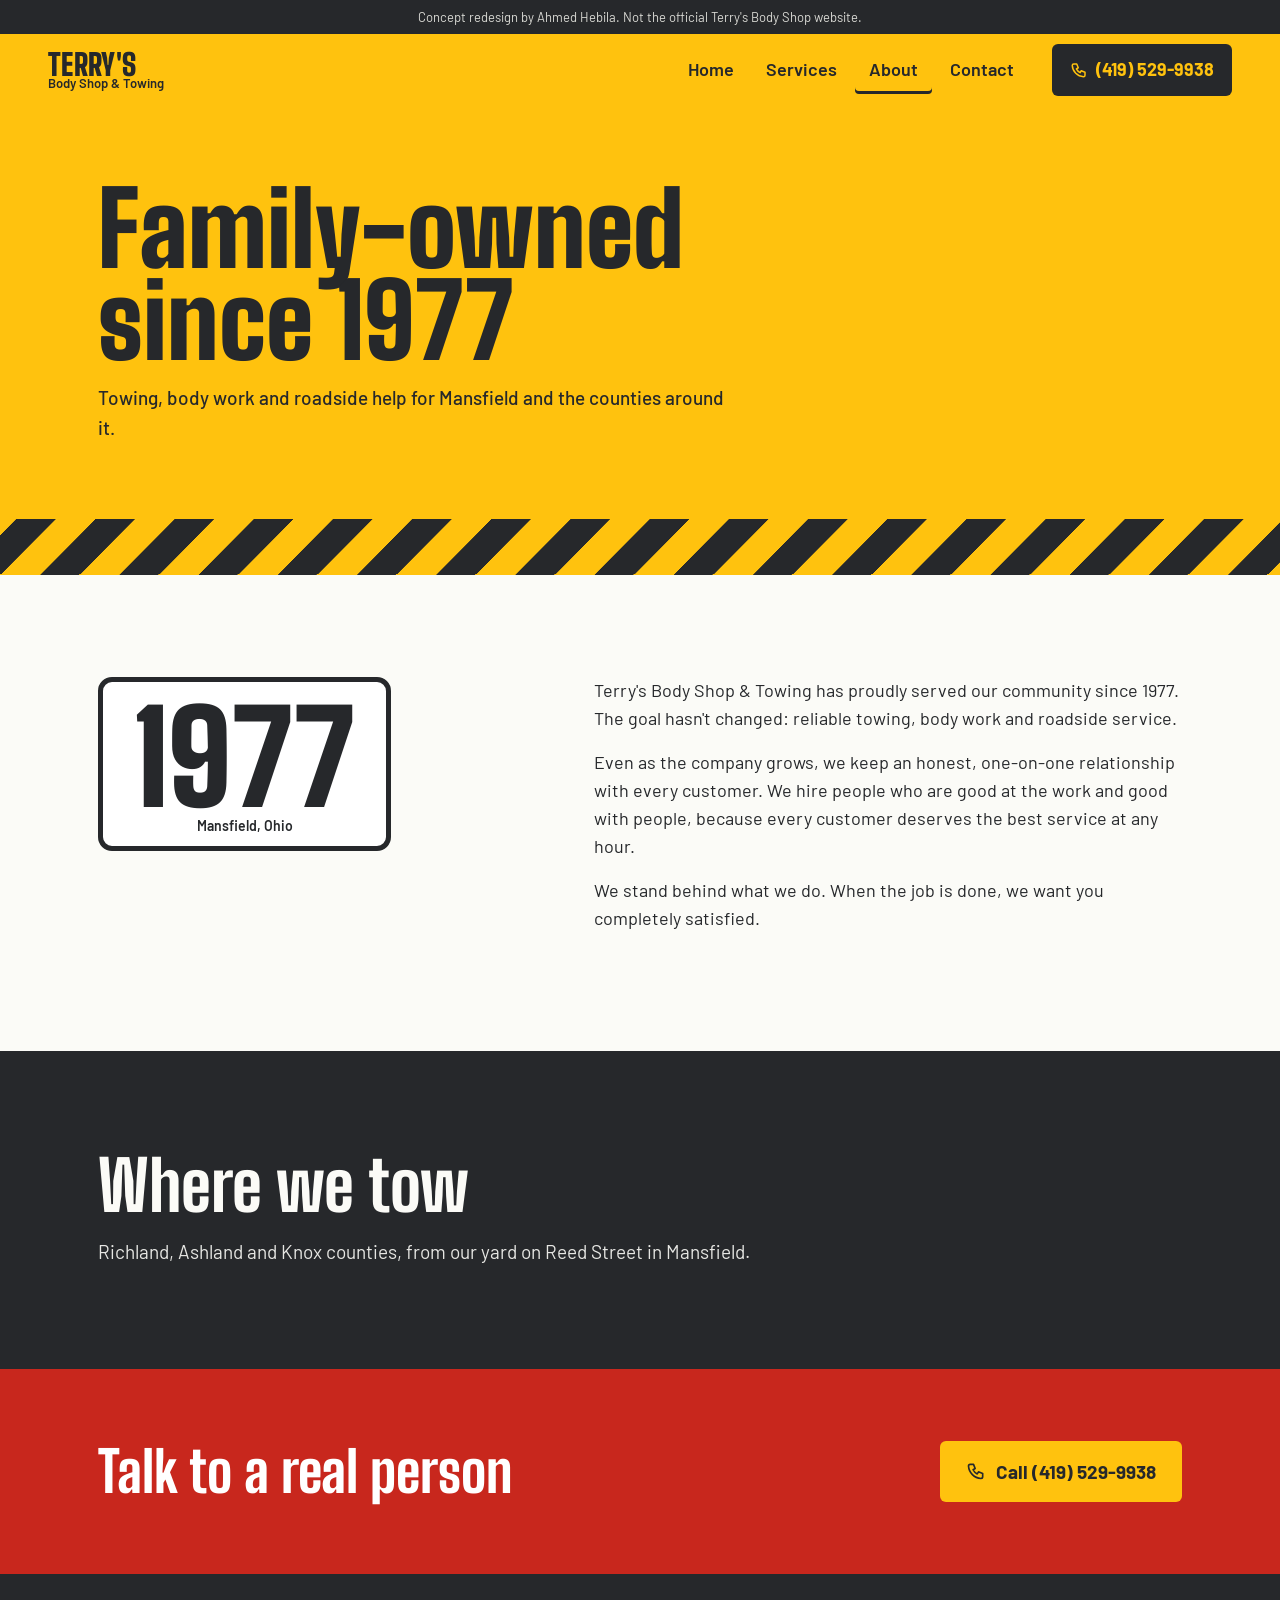
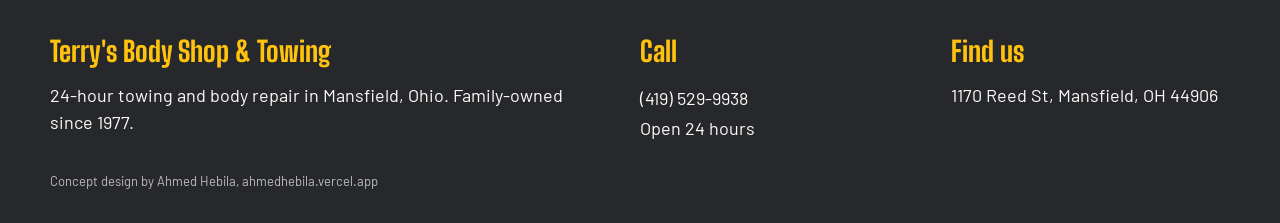
==== commit 8a233450: "Bespoke design for this business Co-Authored-By: Claude Opus 5.5 <noreply@anthropic.com>" ====
--- a/about.html
+++ b/about.html
@@ -1,18 +1,37 @@
-<!doctype html><html lang="en"><head><meta charset="utf-8"><meta name="viewport" content="width=device-width,initial-scale=1,viewport-fit=cover">
-<meta name="robots" content="noindex,nofollow"><title>About | Terry&#x27;s Body Shop</title><meta name="description" content="Terry&#x27;s Body Shop &amp; Towing: family-owned 24/7 towing, roadside assistance and auto body repair in Mansfield, Ohio since 1977.">
-<meta name="theme-color" content="#0a0b0d">
+<!doctype html>
+<html lang="en" dir="ltr"><head>
+<meta charset="utf-8"><meta name="viewport" content="width=device-width,initial-scale=1,viewport-fit=cover">
+<meta name="robots" content="noindex,nofollow">
+<title>About | Terry&#x27;s Body Shop &amp; Towing</title><meta name="description" content="Terry&#x27;s Body Shop &amp; Towing: 24/7 towing, roadside help and body repair in Mansfield, Ohio, family-owned since 1977.">
 <link rel="preconnect" href="https://fonts.googleapis.com"><link rel="preconnect" href="https://fonts.gstatic.com" crossorigin>
-<link href="https://fonts.googleapis.com/css2?family=Bricolage+Grotesque:opsz,wght@12..96,600;12..96,700;12..96,800&family=Geist:wght@400;500;600;700&family=Instrument+Serif:ital@1&display=swap" rel="stylesheet">
-<link rel="stylesheet" href="style.css"></head><body>
-<div class="concept">Concept redesign by Ahmed Hebila. Not the official Terry&#x27;s Body Shop website.</div>
-<header class="nav"><a class="brand" href="index.html"><i>T</i>Terry&#x27;s Body Shop</a><nav class="links"><a href="index.html">Home</a><a href="services.html">Services</a><a href="about.html" aria-current=page>About</a><a href="contact.html">Contact</a></nav>
-<a class="btn btn-acc" href="tel:+14195299938"><svg viewBox="0 0 24 24" fill="none" stroke="currentColor" stroke-width="1.8" stroke-linecap="round" stroke-linejoin="round" aria-hidden="true"><path d="M5 4h4l2 5-2.5 1.5a11 11 0 005 5L15 13l5 2v4a2 2 0 01-2 2A16 16 0 013 6a2 2 0 012-2z"/></svg>(419) 529-9938</a><button class="burger" aria-label="Open menu"><svg width="20" height="20" viewBox="0 0 24 24" fill="none" stroke="currentColor" stroke-width="2"><path d="M4 8h16M4 16h16"/></svg></button></header>
-<main><header class="phead"><div class="wrap"><span class="kicker rv">About</span><h1 class="display rv d1">Family-owned <span class="serif acc">since 1977</span></h1><p class="rv d2">Towing, auto body and roadside service for Mansfield and beyond.</p></div></header>
-<section class="light"><div class="wrap split"><div><span class="kicker rv">Our story</span><h2 class="display h2 rv d1" style="color:var(--ink)">One-on-one, <span class="serif">every time</span></h2><p class="sub rv d0" style="margin-bottom:18px;color:var(--ink-muted)">Terry&#x27;s Body Shop &amp; Towing has proudly served our community since 1977. Our mission is simple: reliable towing, auto body and roadside service.</p><p class="sub rv d1" style="margin-bottom:18px;color:var(--ink-muted)">Even as the company grows, our belief in an honest, one-on-one relationship with every customer stays the same. We hire people who are great at the work and great with customers.</p><p class="sub rv d2" style="margin-bottom:18px;color:var(--ink-muted)">We stand behind everything we offer. When our work for you is done, we want you completely satisfied.</p></div><div class="frame rv"><img src="https://images.unsplash.com/photo-1780558852670-3f49298ecc1f?auto=format&fit=crop&w=1200&q=75" alt="" loading="lazy"></div></div></section>
-<section><div class="wrap"><div class="head"><div><span class="kicker rv">At a glance</span><h2 class="display h2 rv d1">What you <span class="serif acc">can count on</span></h2></div></div><div class="timeline"><div class="tl rv d0"><b>1977</b><h3>Founded</h3><p>Family-owned in Mansfield, Ohio.</p></div><div class="tl rv d1"><b>24/7</b><h3>Always open</h3><p>Every day, every night.</p></div><div class="tl rv d2"><b>3</b><h3>Counties</h3><p>Richland, Ashland and Knox.</p></div><div class="tl rv d0"><b>1</b><h3>Call</h3><p>Tow, repair and paint in one place.</p></div></div></div></section>
-<section style="padding-top:0"><div class="wrap"><div class="cta rv"><span class="kicker">24/7 dispatch</span><h2 class="display" style="margin-top:16px">Need a tow <span class="serif">right now?</span></h2><div class="ctas"><a class="btn btn-acc" href="tel:+14195299938"><svg viewBox="0 0 24 24" fill="none" stroke="currentColor" stroke-width="1.8" stroke-linecap="round" stroke-linejoin="round" aria-hidden="true"><path d="M5 4h4l2 5-2.5 1.5a11 11 0 005 5L15 13l5 2v4a2 2 0 01-2 2A16 16 0 013 6a2 2 0 012-2z"/></svg>(419) 529-9938</a></div></div></div></section></main>
-<footer><div class="wrap"><div class="fcols"><div><h4>Terry&#x27;s Body Shop</h4><p style="color:#d1d5db;max-width:40ch">24/7 towing, roadside assistance, junk car removal and auto body repair for Richland, Ashland and Knox counties.</p></div>
-<div><h4>Pages</h4><a href="index.html">Home</a><a href="services.html">Services</a><a href="about.html">About</a><a href="contact.html">Contact</a></div><div><h4>Contact</h4><a href="tel:+14195299938">(419) 529-9938</a><span>1170 Reed St, Mansfield, OH 44906</span><span>Open 24 hours, 7 days</span></div></div>
-<div class="wordmark">Terry&#x27;s 24/7</div><div class="legal"><span>© Terry&#x27;s Body Shop</span><span>Concept design by Ahmed Hebila · ahmedhebila.vercel.app</span></div></div></footer>
-<div class="actionbar"><a class="btn btn-acc" href="tel:+14195299938"><svg viewBox="0 0 24 24" fill="none" stroke="currentColor" stroke-width="1.8" stroke-linecap="round" stroke-linejoin="round" aria-hidden="true"><path d="M5 4h4l2 5-2.5 1.5a11 11 0 005 5L15 13l5 2v4a2 2 0 01-2 2A16 16 0 013 6a2 2 0 012-2z"/></svg>Call now</a><a class="btn btn-glass" href="contact.html">Get an estimate</a></div>
-<script src="site.js"></script></body></html>+<link href="https://fonts.googleapis.com/css2?family=Big+Shoulders+Display:wght@800;900&family=Barlow:wght@400;500;600;700&display=swap" rel="stylesheet">
+<link rel="stylesheet" href="style.css">
+</head><body>
+<a class="skip" href="#main">Skip to content</a>
+<p class="ribbon">Concept redesign by Ahmed Hebila. Not the official Terry&#x27;s Body Shop website.</p>
+<header class="site-head">
+  <a class="brand" href="index.html"><span>Terry's<small>Body Shop & Towing</small></span></a>
+  <nav class="site-nav" data-nav aria-label="Main"><a href="index.html">Home</a><a href="services.html">Services</a><a href="about.html" aria-current="page">About</a><a href="contact.html">Contact</a></nav>
+  <a class="head-call" href="tel:+14195299938"><svg width="18" height="18" viewBox="0 0 24 24" fill="none" stroke="currentColor" stroke-width="2" stroke-linecap="round" stroke-linejoin="round" aria-hidden="true"><path d="M5 4h4l2 5-2.5 1.5a11 11 0 005 5L15 13l5 2v4a2 2 0 01-2 2A16 16 0 013 6a2 2 0 012-2z"/></svg><span>(419) 529-9938</span></a>
+  <button class="menu" data-menu aria-expanded="false" aria-label="Menu"><svg width="22" height="22" viewBox="0 0 24 24" fill="none" stroke="currentColor" stroke-width="2" stroke-linecap="round" stroke-linejoin="round" aria-hidden="true"><path d="M4 7h16M4 12h16M4 17h16"/></svg></button>
+</header>
+<main id="main">
+<section class="page-head"><div class="wrap"><h1>Family-owned since 1977</h1><p>Towing, body work and roadside help for Mansfield and the counties around it.</p></div></section>
+<div class="hazard" role="presentation"></div>
+<section class="band"><div class="wrap split">
+  <div><span class="plate">1977<small>Mansfield, Ohio</small></span></div>
+  <div class="prose">
+  <p>Terry's Body Shop & Towing has proudly served our community since 1977. The goal hasn't changed: reliable towing, body work and roadside service.</p>
+  <p>Even as the company grows, we keep an honest, one-on-one relationship with every customer. We hire people who are good at the work and good with people, because every customer deserves the best service at any hour.</p>
+  <p>We stand behind what we do. When the job is done, we want you completely satisfied.</p>
+  </div></div></section>
+<section class="band dark"><div class="wrap"><h2>Where we tow</h2><p class="lede">Richland, Ashland and Knox counties, from our yard on Reed Street in Mansfield.</p></div></section>
+<section class="callout"><div class="wrap"><h2>Talk to a real person</h2><a class="btn btn-yellow" href="tel:+14195299938"><svg width="20" height="20" viewBox="0 0 24 24" fill="none" stroke="currentColor" stroke-width="2" stroke-linecap="round" stroke-linejoin="round" aria-hidden="true"><path d="M5 4h4l2 5-2.5 1.5a11 11 0 005 5L15 13l5 2v4a2 2 0 01-2 2A16 16 0 013 6a2 2 0 012-2z"/></svg> Call (419) 529-9938</a></div></section>
+</main>
+<footer class="site-foot"><div class="foot"><div><h3>Terry's Body Shop & Towing</h3><p>24-hour towing and body repair in Mansfield, Ohio. Family-owned since 1977.</p></div>
+     <div><h3>Call</h3><a href="tel:+14195299938">(419) 529-9938</a><span>Open 24 hours</span></div><div><h3>Find us</h3><span>1170 Reed St, Mansfield, OH 44906</span></div></div>
+  <p class="credit">Concept design by Ahmed Hebila, ahmedhebila.vercel.app</p>
+</footer>
+<a class="float-call" href="tel:+14195299938"><svg width="20" height="20" viewBox="0 0 24 24" fill="none" stroke="currentColor" stroke-width="2" stroke-linecap="round" stroke-linejoin="round" aria-hidden="true"><path d="M5 4h4l2 5-2.5 1.5a11 11 0 005 5L15 13l5 2v4a2 2 0 01-2 2A16 16 0 013 6a2 2 0 012-2z"/></svg><span>Call (419) 529-9938</span></a>
+<script src="site.js"></script>
+</body></html>
--- a/style.css
+++ b/style.css
@@ -1,222 +1,113 @@
-/* 2026 small-business site system — Ahmed Hebila */
-:root{
-  --bg:#0a0b0d; --bg-2:#111317; --bg-3:#181b21; --line:#ffffff14; --line-2:#ffffff24;
-  --text:#f3f4f6; --muted:#9aa1ab; --dim:#6b7280;
-  --paper:#f4f1ea; --paper-2:#ebe6db; --ink:#121212; --ink-muted:#5d5a54;
-  --accent:#ff6b2c; --accent-2:#ffb38a; --on-accent:#140700;
-  --r:22px; --r-sm:14px; --max:1240px;
-  --ease:cubic-bezier(.2,.7,.1,1);
+
+*{box-sizing:border-box;margin:0;padding:0}
+html{-webkit-text-size-adjust:100%;scroll-behavior:smooth}
+img,svg{display:block;max-width:100%}
+a{color:inherit}
+.skip{position:absolute;left:-999px;top:0;z-index:999;padding:10px 14px;background:#000;color:#fff}
+.skip:focus{left:8px;top:8px}
+:focus-visible{outline:3px solid currentColor;outline-offset:3px}
+.ribbon{font-size:13px;text-align:center;padding:7px 16px}
+.site-head{display:flex;align-items:center;gap:24px;padding:0 clamp(16px,4vw,48px);min-height:72px;position:relative;z-index:20}
+.brand{text-decoration:none;display:flex;align-items:center;gap:10px;margin-right:auto}
+.site-nav{display:flex;gap:4px}
+.site-nav a{text-decoration:none;padding:10px 14px}
+.head-call{display:inline-flex;align-items:center;gap:8px;text-decoration:none;white-space:nowrap}
+.menu{display:none;background:none;border:0;color:inherit;width:44px;height:44px;cursor:pointer;place-items:center}
+.float-call{display:none}
+.credit{font-size:13px;opacity:.7;margin-top:28px}
+@media (max-width:820px){
+  .site-nav{display:none;position:absolute;left:0;right:0;top:100%;flex-direction:column;padding:8px 16px 16px}
+  .site-nav.open{display:flex}
+  .site-nav a{padding:14px 4px;font-size:18px}
+  .menu{display:grid}
+  .head-call span{display:none}
+  .float-call{display:flex;position:fixed;left:12px;right:12px;bottom:12px;z-index:50;justify-content:center;align-items:center;gap:10px;text-decoration:none;padding:16px;font-size:17px}
+  body{padding-bottom:80px}
 }
-*{box-sizing:border-box;margin:0;padding:0}
-html{scroll-behavior:smooth;-webkit-text-size-adjust:100%}
-body{font-family:"Geist","Inter",system-ui,sans-serif;background:var(--bg);color:var(--text);line-height:1.55;-webkit-font-smoothing:antialiased;overflow-x:hidden}
-img{display:block;max-width:100%}
-a{color:inherit;text-decoration:none}
-.wrap{max-width:var(--max);margin:0 auto;padding:0 24px}
-.display{font-family:"Bricolage Grotesque",system-ui,sans-serif;font-weight:700;letter-spacing:-.035em;line-height:.95}
-.serif{font-family:"Instrument Serif",Georgia,serif;font-style:italic;font-weight:400;letter-spacing:-.01em}
-.acc{color:var(--accent)}
+@media (prefers-reduced-motion:reduce){*,*:before,*:after{animation:none!important;transition:none!important}}
 
-/* grain */
-body:after{content:"";position:fixed;inset:0;pointer-events:none;z-index:100;opacity:.06;mix-blend-mode:overlay;
-  background-image:url("data:image/svg+xml;utf8,<svg xmlns='http://www.w3.org/2000/svg' width='160' height='160'><filter id='n'><feTurbulence type='fractalNoise' baseFrequency='.9' numOctaves='3' stitchTiles='stitch'/></filter><rect width='100%' height='100%' filter='url(%23n)'/></svg>")}
+:root{--yellow:#FFC20E;--asphalt:#26282B;--white:#FBFBF7;--red:#C8271D;--grey:#6E7175;
+--sign:"Big Shoulders Display",Impact,sans-serif;--body:"Barlow",system-ui,sans-serif}
+body{font-family:var(--body);font-size:18px;line-height:1.55;color:var(--asphalt);background:var(--white)}
+.ribbon{background:var(--asphalt);color:#d9d9d4}
+.site-head{background:var(--yellow)}
+.brand{font-family:var(--sign);font-weight:900;font-size:30px;line-height:.9;letter-spacing:.01em;text-transform:uppercase}
+.brand small{display:block;font-family:var(--body);font-weight:600;font-size:13px;letter-spacing:0;text-transform:none}
+.site-nav a{font-weight:600;border-radius:4px}
+.site-nav a:hover{background:#00000012}
+.site-nav a[aria-current]{box-shadow:inset 0 -3px 0 var(--asphalt)}
+.head-call{background:var(--asphalt);color:var(--yellow);font-weight:700;padding:12px 18px;border-radius:6px}
+.site-nav.open{background:var(--yellow)}
+.wrap{max-width:1180px;margin:0 auto;padding:0 clamp(16px,4vw,48px)}
 
-/* concept ribbon */
-.concept{position:relative;z-index:60;background:var(--accent);color:var(--on-accent);font-size:12.5px;font-weight:600;text-align:center;padding:7px 14px}
+/* hero: the phone number is the headline */
+.hero{background:var(--yellow);padding:clamp(40px,7vw,96px) 0 clamp(48px,6vw,80px)}
+.hero h1{font-family:var(--sign);font-weight:800;font-size:clamp(34px,5vw,64px);line-height:1;max-width:20ch;text-wrap:balance}
+.dial{display:block;font-family:var(--sign);font-weight:900;font-size:clamp(50px,13.4vw,188px);line-height:.85;letter-spacing:-.01em;white-space:nowrap;text-decoration:none;margin:18px 0 40px;color:var(--asphalt);font-variant-numeric:lining-nums}
+.dial:hover{color:#000}
+.hero p{font-size:clamp(18px,1.6vw,21px);max-width:56ch;font-weight:500}
+.open-now{display:inline-flex;align-items:center;gap:10px;font-weight:700;margin-bottom:6px}
+.open-now i{width:12px;height:12px;border-radius:50%;background:#1f8a3b;box-shadow:0 0 0 4px #1f8a3b33}
 
-/* floating pill nav */
-.nav{position:fixed;left:50%;transform:translateX(-50%);top:46px;z-index:50;width:min(calc(100% - 24px),1100px);
-  display:flex;align-items:center;justify-content:space-between;gap:12px;padding:8px 8px 8px 18px;border-radius:999px;
-  background:#0b0c0fb3;backdrop-filter:blur(18px) saturate(1.4);-webkit-backdrop-filter:blur(18px) saturate(1.4);border:1px solid var(--line-2);
-  transition:top .35s var(--ease)}
-.nav.scrolled{top:12px}
-.brand{display:flex;align-items:center;gap:10px;font-weight:700;font-size:15.5px;letter-spacing:-.01em;white-space:nowrap}
-.brand i{width:30px;height:30px;border-radius:9px;background:var(--accent);color:var(--on-accent);display:grid;place-items:center;font-style:normal;font-family:"Bricolage Grotesque";font-weight:800;font-size:16px}
-.links{display:flex;gap:2px}
-.links a{padding:9px 15px;border-radius:999px;font-size:14px;color:var(--muted);font-weight:500;transition:.2s}
-.links a:hover,.links a[aria-current]{color:var(--text);background:#ffffff10}
-.btn{display:inline-flex;align-items:center;justify-content:center;gap:9px;border-radius:999px;padding:13px 22px;font-weight:600;font-size:15px;border:0;cursor:pointer;font-family:inherit;transition:transform .25s var(--ease),background .2s,box-shadow .3s;white-space:nowrap}
-.btn:hover{transform:translateY(-2px)}
-.btn svg{width:18px;height:18px}
-.btn-acc{background:var(--accent);color:var(--on-accent);box-shadow:0 10px 40px -10px var(--accent)}
-.btn-acc:hover{box-shadow:0 16px 50px -8px var(--accent)}
-.btn-glass{background:#ffffff12;color:var(--text);border:1px solid var(--line-2);backdrop-filter:blur(10px)}
-.btn-glass:hover{background:#ffffff1f}
-.btn-dark{background:var(--ink);color:#fff}
-.nav .btn{padding:10px 18px;font-size:14px}
-.burger{display:none;width:42px;height:42px;border-radius:50%;border:0;background:#ffffff14;color:#fff;cursor:pointer}
+/* the one bold element: hazard band */
+.hazard{height:56px;background:repeating-linear-gradient(-45deg,var(--asphalt) 0 28px,var(--yellow) 28px 56px);background-size:79.2px 56px}
+.ready .hazard{animation:roll 1.4s cubic-bezier(.2,.7,.1,1) 1}
+@keyframes roll{from{background-position:-320px 0}to{background-position:0 0}}
 
-/* hero */
-.hero{position:relative;min-height:100svh;display:flex;align-items:flex-end;padding:180px 0 56px;overflow:hidden;isolation:isolate}
-.hero-bg{position:absolute;inset:0;z-index:-2}
-.hero-bg img{width:100%;height:100%;object-fit:cover;transform:scale(1.08);animation:kb 18s var(--ease) forwards}
-@keyframes kb{to{transform:scale(1)}}
-.hero:before{content:"";position:absolute;inset:0;z-index:-1;background:
-  radial-gradient(80% 60% at 85% 10%,color-mix(in srgb,var(--accent) 35%,transparent),transparent 60%),
-  linear-gradient(180deg,#0a0b0d99 0%,#0a0b0d55 35%,#0a0b0dee 78%,var(--bg) 100%)}
-.chip{display:inline-flex;align-items:center;gap:9px;padding:7px 14px 7px 10px;border-radius:999px;background:#ffffff12;border:1px solid var(--line-2);backdrop-filter:blur(10px);font-size:13.5px;font-weight:500}
-.live{width:8px;height:8px;border-radius:50%;background:#34d399;box-shadow:0 0 0 0 #34d39980;animation:ping 1.8s infinite}
-@keyframes ping{70%{box-shadow:0 0 0 9px #34d39900}100%{box-shadow:0 0 0 0 #34d39900}}
-.hero h1{font-size:clamp(48px,9.2vw,138px);margin:22px 0 24px;max-width:12ch}
-.hero h1 .serif{font-size:1.04em}
-.hero-row{display:grid;grid-template-columns:1.1fr .9fr;gap:40px;align-items:end}
-.lead{font-size:clamp(17px,1.5vw,20px);color:#d3d7dd;max-width:540px}
-.ctas{display:flex;gap:12px;flex-wrap:wrap;margin-top:30px}
-.stats{display:grid;grid-template-columns:repeat(3,1fr);gap:10px}
-.stat{background:#ffffff0d;border:1px solid var(--line-2);backdrop-filter:blur(14px);-webkit-backdrop-filter:blur(14px);border-radius:var(--r-sm);padding:18px 16px}
-.stat b{display:block;font-family:"Bricolage Grotesque";font-size:clamp(26px,3vw,38px);letter-spacing:-.03em;line-height:1}
-.stat span{font-size:13px;color:var(--muted)}
+/* sign list */
+.band{padding:clamp(56px,8vw,110px) 0}
+.dark{background:var(--asphalt);color:var(--white)}
+h2{font-family:var(--sign);font-weight:800;font-size:clamp(40px,5.4vw,76px);line-height:.95;margin-bottom:18px;text-wrap:balance}
+.lede{max-width:60ch;font-size:19px;opacity:.9}
+.signs{list-style:none;display:grid;grid-template-columns:1fr 1fr;gap:0 48px;margin-top:44px}
+.signs li{padding:22px 0;border-top:2px solid currentColor}
+.dark .signs li{border-color:#ffffff33}
+.signs b{display:block;font-family:var(--sign);font-weight:800;font-size:clamp(30px,3vw,40px);line-height:1}
+.signs span{display:block;margin-top:6px;opacity:.85;max-width:44ch}
+.dark .signs b{color:var(--yellow)}
 
-/* marquee */
-.marquee{border-block:1px solid var(--line);overflow:hidden;padding:22px 0;background:var(--bg)}
-.track{display:flex;gap:48px;width:max-content;animation:mq 38s linear infinite}
-.track span{font-family:"Bricolage Grotesque";font-size:clamp(22px,2.6vw,34px);font-weight:600;letter-spacing:-.02em;color:#ffffffd0;display:flex;align-items:center;gap:48px;white-space:nowrap}
-.track span:after{content:"✦";color:var(--accent);font-size:.6em}
-@keyframes mq{to{transform:translateX(-50%)}}
+.split{display:grid;grid-template-columns:5fr 7fr;gap:clamp(32px,6vw,90px);align-items:start}
+.plate{display:inline-block;border:5px solid var(--asphalt);border-radius:14px;padding:18px 30px 14px;background:#fff;font-family:var(--sign);font-weight:900;font-size:clamp(72px,10vw,150px);line-height:.9}
+.plate small{display:block;font-family:var(--body);font-size:14px;font-weight:600;text-align:center;margin-top:4px}
+.prose p{margin-bottom:16px;max-width:62ch}
 
-/* sections */
-section{padding:120px 0;position:relative}
-.kicker{display:inline-flex;align-items:center;gap:10px;font-size:13px;font-weight:600;letter-spacing:.12em;text-transform:uppercase;color:var(--accent)}
-.kicker:before{content:"";width:26px;height:1.5px;background:currentColor}
-.h2{font-size:clamp(38px,5.6vw,80px);margin:18px 0 18px;max-width:16ch}
-.sub{color:var(--muted);font-size:18px;max-width:600px}
-.head{display:flex;justify-content:space-between;align-items:end;gap:30px;flex-wrap:wrap;margin-bottom:56px}
-
-/* bento */
-.bento{display:grid;grid-template-columns:repeat(12,1fr);grid-auto-rows:minmax(220px,auto);gap:14px}
-.tile{position:relative;grid-column:span 4;background:var(--bg-2);border:1px solid var(--line);border-radius:var(--r);padding:28px;overflow:hidden;isolation:isolate;transition:border-color .3s,transform .4s var(--ease)}
-.tile:hover{border-color:var(--line-2);transform:translateY(-4px)}
-.tile:before{content:"";position:absolute;inset:0;z-index:-1;opacity:0;transition:opacity .3s;background:radial-gradient(420px circle at var(--x,50%) var(--y,50%),color-mix(in srgb,var(--accent) 22%,transparent),transparent 45%)}
-.tile:hover:before{opacity:1}
-.tile.w6{grid-column:span 6}.tile.w8{grid-column:span 8}.tile.w12{grid-column:span 12}.tile.tall{grid-row:span 2}
-.tile .ic{width:48px;height:48px;border-radius:14px;display:grid;place-items:center;background:color-mix(in srgb,var(--accent) 16%,transparent);color:var(--accent);margin-bottom:auto}
-.tile .ic svg{width:24px;height:24px}
-.tile h3{font-family:"Bricolage Grotesque";font-size:26px;letter-spacing:-.02em;margin:40px 0 8px;line-height:1.05}
-.tile p{color:var(--muted);font-size:15.5px;max-width:42ch}
-.tile .num{position:absolute;top:24px;right:26px;font-size:13px;color:var(--dim);font-variant-numeric:tabular-nums}
-.tile.photo{padding:0;min-height:300px}
-.tile.photo img{position:absolute;inset:0;width:100%;height:100%;object-fit:cover;z-index:-2;transition:transform .8s var(--ease)}
-.tile.photo:hover img{transform:scale(1.05)}
-.tile.photo:after{content:"";position:absolute;inset:0;z-index:-1;background:linear-gradient(180deg,transparent 30%,#000000d0)}
-.tile.photo .cap{position:absolute;left:28px;right:28px;bottom:26px}
-.tile.photo .cap h3{margin-top:0}
-.tile.photo .cap p{color:#e5e7eb}
-.tile.acc{background:var(--accent);color:var(--on-accent);border-color:transparent}
-.tile.acc p{color:color-mix(in srgb,var(--on-accent) 75%,transparent)}
-.tile.acc .ic{background:#00000018;color:var(--on-accent)}
-.tile.acc .big{font-family:"Bricolage Grotesque";font-size:clamp(64px,8vw,112px);letter-spacing:-.05em;line-height:.85;font-weight:800}
-
-/* light band */
-.light{background:var(--paper);color:var(--ink)}
-.light .sub{color:var(--ink-muted)}
-.light .kicker{color:color-mix(in srgb,var(--accent) 80%,#000)}
-.split{display:grid;grid-template-columns:1fr 1fr;gap:64px;align-items:center}
-.frame{position:relative;border-radius:28px;overflow:hidden;aspect-ratio:4/5;box-shadow:0 40px 80px -40px #00000060}
-.frame img{width:100%;height:100%;object-fit:cover}
-.frame .badge{position:absolute;left:18px;bottom:18px;right:18px;background:#ffffffe6;backdrop-filter:blur(10px);border-radius:16px;padding:16px 18px;color:var(--ink);display:flex;gap:14px;align-items:center}
-.frame .badge b{white-space:nowrap;font-family:"Bricolage Grotesque";font-size:34px;letter-spacing:-.03em;color:color-mix(in srgb,var(--accent) 85%,#000)}
-.ticks{list-style:none;display:grid;gap:14px;margin-top:30px}
-.ticks li{display:flex;gap:14px;align-items:flex-start;font-size:16.5px}
-.ticks li svg{flex:none;width:24px;height:24px;color:color-mix(in srgb,var(--accent) 85%,#000);margin-top:1px}
-
-/* steps */
-.steps{display:grid;grid-template-columns:repeat(3,1fr);gap:14px;counter-reset:s}
-.step{border-top:1.5px solid var(--line-2);padding-top:26px}
-.step:before{counter-increment:s;content:"0" counter(s);font-family:"Bricolage Grotesque";font-size:15px;color:var(--accent);font-weight:700}
-.step h3{font-family:"Bricolage Grotesque";font-size:28px;letter-spacing:-.02em;margin:18px 0 10px;line-height:1.05}
-.step p{color:var(--muted)}
-
-/* timeline */
-.timeline{display:grid;grid-template-columns:repeat(4,1fr);gap:14px}
-.tl{background:var(--bg-2);border:1px solid var(--line);border-radius:var(--r);padding:26px}
-.tl b{font-family:"Bricolage Grotesque";font-size:48px;letter-spacing:-.04em;color:var(--accent);line-height:1}
-.tl h3{font-size:18px;margin:16px 0 6px}
-.tl p{color:var(--muted);font-size:15px}
-
-/* chips list */
-.pills{display:flex;flex-wrap:wrap;gap:10px}
-.pills span{padding:11px 18px;border-radius:999px;border:1px solid var(--line-2);background:#ffffff08;font-weight:500}
-.light .pills span{border-color:#00000018;background:#ffffff}
-
-/* CTA */
-.cta{position:relative;border-radius:32px;overflow:hidden;padding:clamp(40px,7vw,90px);isolation:isolate;background:var(--bg-3);border:1px solid var(--line-2)}
-.cta:before{content:"";position:absolute;inset:-40%;z-index:-1;background:conic-gradient(from 180deg at 50% 50%,transparent,color-mix(in srgb,var(--accent) 45%,transparent),transparent 30%);filter:blur(60px);animation:spin 14s linear infinite}
-@keyframes spin{to{transform:rotate(1turn)}}
-.cta h2{font-size:clamp(40px,6.4vw,96px);max-width:14ch}
-.cta .ctas{margin-top:36px}
+.callout{background:var(--red);color:#fff;padding:clamp(40px,6vw,72px) 0}
+.callout .wrap{display:flex;flex-wrap:wrap;align-items:center;justify-content:space-between;gap:20px}
+.callout h2{margin:0;font-size:clamp(34px,4.4vw,60px)}
+.btn{display:inline-flex;align-items:center;gap:10px;text-decoration:none;font-weight:700;font-size:19px;padding:16px 26px;border-radius:6px;border:0;cursor:pointer;font-family:var(--body)}
+.btn-dark{background:var(--asphalt);color:var(--yellow)}
+.btn-yellow{background:var(--yellow);color:var(--asphalt)}
 
 /* page head */
-.phead{padding:200px 0 70px;position:relative;overflow:hidden}
-.phead:before{content:"";position:absolute;inset:0;z-index:-1;background:radial-gradient(60% 80% at 80% 0%,color-mix(in srgb,var(--accent) 28%,transparent),transparent 60%)}
-.phead h1{font-size:clamp(46px,8vw,120px);max-width:13ch;margin-top:18px}
-.phead p{color:var(--muted);font-size:19px;max-width:620px;margin-top:22px}
+.page-head{background:var(--yellow);padding:clamp(40px,6vw,80px) 0}
+.page-head h1{font-family:var(--sign);font-weight:900;font-size:clamp(48px,8vw,120px);line-height:.9;max-width:14ch}
+.page-head p{margin-top:16px;max-width:58ch;font-size:19px;font-weight:500}
+.chips{display:flex;flex-wrap:wrap;gap:10px;margin-top:26px}
+.chips span{border:2px solid var(--yellow);color:var(--yellow);padding:8px 16px;border-radius:999px;font-weight:600}
 
 /* contact */
-.cgrid{display:grid;grid-template-columns:1.1fr .9fr;gap:14px}
-.card{background:var(--bg-2);border:1px solid var(--line);border-radius:var(--r);padding:32px}
-.card h3{font-family:"Bricolage Grotesque";font-size:28px;letter-spacing:-.02em;margin-bottom:6px}
-label{display:block;font-size:13px;font-weight:600;color:var(--muted);margin:18px 0 8px}
-input,textarea,select{width:100%;padding:15px 16px;border-radius:14px;border:1px solid var(--line-2);background:#0c0d10;color:var(--text);font:inherit;font-size:15.5px;transition:border-color .2s,box-shadow .2s}
-input:focus,textarea:focus,select:focus{outline:0;border-color:var(--accent);box-shadow:0 0 0 4px color-mix(in srgb,var(--accent) 22%,transparent)}
-textarea{min-height:140px;resize:vertical}
+.contact{display:grid;grid-template-columns:7fr 5fr;gap:clamp(28px,5vw,64px)}
+label{display:block;font-weight:600;margin:18px 0 6px}
+input,select,textarea{width:100%;font:inherit;padding:14px;border:2px solid var(--asphalt);border-radius:6px;background:#fff}
+input:focus,select:focus,textarea:focus{outline:4px solid var(--yellow);outline-offset:0}
+textarea{min-height:130px}
 .row2{display:grid;grid-template-columns:1fr 1fr;gap:14px}
-.note{font-size:13.5px;color:var(--muted);margin-top:14px}
-.line{display:flex;gap:16px;align-items:center;padding:18px 0;border-bottom:1px solid var(--line)}
-.line:last-child{border:0}
-.line .ic{width:46px;height:46px;border-radius:14px;display:grid;place-items:center;background:color-mix(in srgb,var(--accent) 16%,transparent);color:var(--accent);flex:none}
-.line .ic svg{width:22px;height:22px}
-.line small{display:block;color:var(--muted);font-size:13px}
-.line strong{font-size:18px;font-weight:600;word-break:break-word}
-.hours{width:100%;border-collapse:collapse;font-size:15px}
-.hours td{padding:11px 0;border-bottom:1px solid var(--line)}
-.hours td:last-child{text-align:right;font-weight:600}
-.map{border-radius:var(--r);overflow:hidden;border:1px solid var(--line);min-height:320px;filter:grayscale(.3) contrast(1.05)}
-.map iframe{width:100%;height:100%;min-height:320px;border:0;display:block}
+[data-status]{margin-top:12px;font-weight:600}
+.facts{list-style:none}
+.facts li{padding:16px 0;border-bottom:2px solid #00000018}
+.facts small{display:block;color:var(--grey);font-size:15px}
+.facts a,.facts strong{font-weight:700;font-size:22px;text-decoration:none}
+.map{margin-top:24px;border:2px solid var(--asphalt);border-radius:6px;overflow:hidden}
+.map iframe{display:block;width:100%;height:300px;border:0}
 
-/* footer */
-footer{padding:90px 0 30px;border-top:1px solid var(--line);overflow:hidden}
-.fcols{display:grid;grid-template-columns:1.5fr 1fr 1fr;gap:40px}
-footer h4{font-size:13px;letter-spacing:.12em;text-transform:uppercase;color:var(--dim);margin-bottom:16px;font-weight:600}
-footer a,footer span{display:block;color:#d1d5db;padding:4px 0}
-footer a:hover{color:var(--accent)}
-.wordmark{font-family:"Bricolage Grotesque";font-weight:800;letter-spacing:-.06em;line-height:.8;font-size:clamp(56px,13.5vw,200px);margin-top:70px;background:linear-gradient(180deg,#ffffff26,#ffffff05);-webkit-background-clip:text;background-clip:text;color:transparent;white-space:nowrap}
-.legal{display:flex;justify-content:space-between;gap:12px;flex-wrap:wrap;color:var(--dim);font-size:13px;margin-top:24px}
+.site-foot{background:var(--asphalt);color:var(--white);padding:56px clamp(16px,4vw,48px) 32px}
+.foot{display:grid;grid-template-columns:2fr 1fr 1fr;gap:32px;max-width:1180px;margin:0 auto}
+.foot h3{font-family:var(--sign);font-weight:800;font-size:28px;color:var(--yellow);margin-bottom:8px}
+.foot a{display:block;text-decoration:none;padding:3px 0}
+.credit{max-width:1180px;margin-left:auto!important;margin-right:auto!important}
+.float-call{background:var(--asphalt);color:var(--yellow);font-weight:700;border-radius:8px;box-shadow:0 8px 24px #0005}
 
-/* mobile action bar */
-.actionbar{display:none}
-
-/* reveal */
-.rv{opacity:0;transform:translateY(28px);transition:opacity .9s var(--ease),transform .9s var(--ease)}
-.rv.in{opacity:1;transform:none}
-.rv.d1{transition-delay:.08s}.rv.d2{transition-delay:.16s}.rv.d3{transition-delay:.24s}
-@media (prefers-reduced-motion:reduce){*{animation:none!important;transition:none!important}.rv{opacity:1;transform:none}}
-
-@media (max-width:980px){
-  .hero-row,.split,.cgrid{grid-template-columns:1fr}
-  .tile,.tile.w6,.tile.w8{grid-column:span 6}
-  .timeline{grid-template-columns:1fr 1fr}
-  .steps{grid-template-columns:1fr}
-  .fcols{grid-template-columns:1fr 1fr}
-  section{padding:88px 0}
+@media (max-width:820px){
+  .signs,.split,.contact,.row2,.foot{grid-template-columns:1fr}
+  .hazard{height:36px}
 }
-@media (max-width:760px){
-  .links{display:none;position:absolute;top:calc(100% + 8px);left:0;right:0;flex-direction:column;padding:10px;border-radius:22px;background:#0b0c0ff2;border:1px solid var(--line-2)}
-  .links.open{display:flex}
-  .links a{padding:14px 16px;font-size:16px}
-  .nav .btn{display:none}
-  .burger{display:grid;place-items:center}
-  .nav{top:58px}
-  .concept{font-size:11.5px;padding:6px 12px}
-  .hero{padding-top:150px;min-height:92svh}
-  .stats{grid-template-columns:repeat(3,1fr)}
-  .stat{padding:14px 12px}
-  .tile,.tile.w6,.tile.w8,.tile.w12{grid-column:span 12}
-  .tile.tall{grid-row:auto}
-  .timeline,.row2,.fcols{grid-template-columns:1fr}
-  .actionbar{display:flex;position:fixed;z-index:70;left:10px;right:10px;bottom:10px;gap:8px;padding:8px;border-radius:999px;background:#0b0c0fe6;backdrop-filter:blur(16px);border:1px solid var(--line-2)}
-  .actionbar .btn{flex:1;padding:14px}
-  body{padding-bottom:84px}
-  .wrap{padding:0 18px}
-}
-
-:root{--accent:#ffc21a;--accent-2:#ffc21a;--on-accent:#1a1300}
